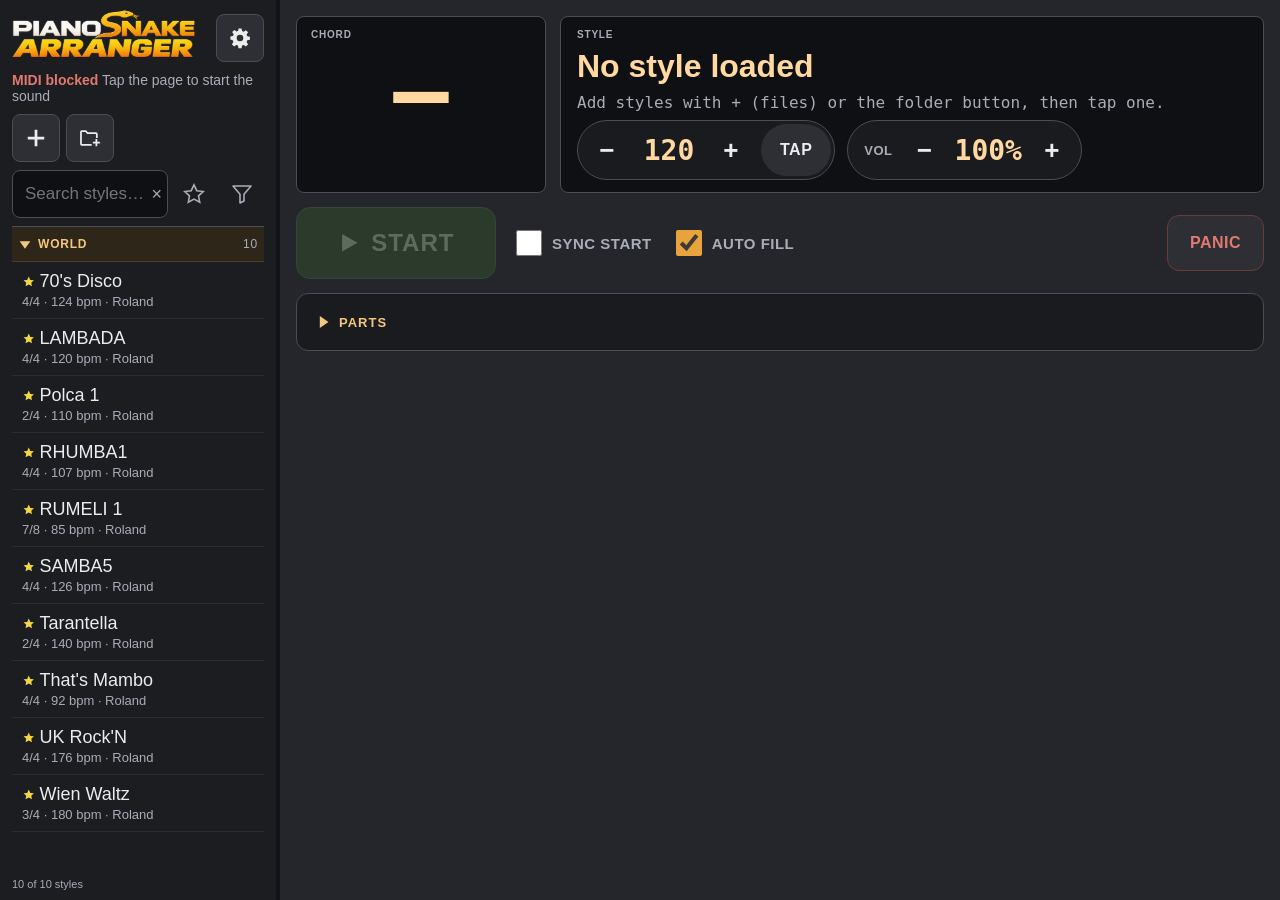
==== index.html @ 0e3eab34 "Style" ====
<!doctype html>
<html lang="en">
<head>
  <meta charset="utf-8">
  <title>Pianosnake Arranger</title>
  <meta name="viewport" content="width=device-width, initial-scale=1, maximum-scale=1, user-scalable=no">
  <link rel="icon" href="images/icon-192.png">
  <link rel="manifest" href="manifest.json">
  <meta name="theme-color" content="#24262b">
  <!-- The files the page fetches by script (the built-in bank and styles), named here so that an app saving the
       page for offline use (MIDIWeb) saves them too. The page fetches each one through its link (fetchDefault in
       ui/app.js, by data-file), so a saved copy that renames them (MIDIWeb turns ?v=1 into a name) still finds
       them. Keep in step with defaults/; bump a file's ?v= when it changes. No ' in file
       names: MIDIWeb's saved copy can't serve them. -->
  <!-- The built-in synth's scripts: sf-synth.js writes them into its frame from these links' addresses. -->
  <link rel="prefetch" href="synth/lib/libfluidsynth-2.4.6.js?v=1" data-file="synth/lib/libfluidsynth-2.4.6.js">
  <link rel="prefetch" href="synth/lib/js-synthesizer.min.js?v=1" data-file="synth/lib/js-synthesizer.min.js">
  <link rel="prefetch" href="synth/sf-load.js?v=4" data-file="synth/sf-load.js">
  <link rel="prefetch" href="defaults/FreeFont.sf2?v=1" data-file="FreeFont.sf2">
  <link rel="prefetch" href="defaults/library.json?v=2" data-file="library.json">
  <link rel="prefetch" href="defaults/styles/WORLD/70s%20Disco.STL?v=1" data-file="styles/WORLD/70s Disco.STL">
  <link rel="prefetch" href="defaults/styles/WORLD/Polca%201.STL?v=1" data-file="styles/WORLD/Polca 1.STL">
  <link rel="prefetch" href="defaults/styles/WORLD/Tarantella.STL?v=1" data-file="styles/WORLD/Tarantella.STL">
  <link rel="prefetch" href="defaults/styles/WORLD/Thats%20Mambo.STL?v=1" data-file="styles/WORLD/Thats Mambo.STL">
  <link rel="prefetch" href="defaults/styles/WORLD/RHUMBA1.STL?v=1" data-file="styles/WORLD/RHUMBA1.STL">
  <link rel="prefetch" href="defaults/styles/WORLD/SAMBA5.STL?v=1" data-file="styles/WORLD/SAMBA5.STL">
  <link rel="prefetch" href="defaults/styles/WORLD/RUMELI_1.STL?v=1" data-file="styles/WORLD/RUMELI_1.STL">
  <link rel="prefetch" href="defaults/styles/WORLD/UK%20RockN.STL?v=1" data-file="styles/WORLD/UK RockN.STL">
  <link rel="prefetch" href="defaults/styles/WORLD/Wien%20Waltz.STL?v=1" data-file="styles/WORLD/Wien Waltz.STL">
  <link rel="prefetch" href="defaults/styles/WORLD/LAMBADA.STL?v=1" data-file="styles/WORLD/LAMBADA.STL">
  <link rel="stylesheet" href="ui/style.css?v=124">
</head>
<body>
  <aside class="side">
    <div class="brand">
      <div class="logo"><img src="images/logo-small.png?v=3" alt="PianoSnake Arranger" draggable="false"></div>
      <button id="side-gear" class="btn side-gear" type="button" aria-label="MIDI settings" title="MIDI settings" aria-pressed="false">
        <svg viewBox="0 0 16 16" width="16" height="16" aria-hidden="true" fill="currentColor"><path d="M6.9 1h2.2l.4 1.9 1.2.5 1.6-1.1 1.6 1.6-1.1 1.6.5 1.2 1.9.4v2.2l-1.9.4-.5 1.2 1.1 1.6-1.6 1.6-1.6-1.1-1.2.5-.4 1.9H6.9l-.4-1.9-1.2-.5-1.6 1.1-1.6-1.6 1.1-1.6-.5-1.2L1 9.1V6.9l1.9-.4.5-1.2-1.1-1.6 1.6-1.6 1.6 1.1 1.2-.5zM8 5.6a2.4 2.4 0 1 0 0 4.8 2.4 2.4 0 0 0 0-4.8z"/></svg>
      </button>
    </div>
    <div class="status-line"><span id="conn-status" class="status off">Not connected</span> <span id="status-text"></span></div>

    <div class="side-pane" id="pane-styles">
      <div class="lib-tools">
        <!-- Labels for the file inputs, not buttons that click them from code: tapping the label opens the picker
             natively, which iPad web views handle better than a script opening a display:none input. -->
        <label id="lib-import" for="lib-files" class="btn icon" title="Add style files (.sty / .prs / .bcs / .sst / .stl / .sth)">
          <svg viewBox="0 0 16 16" width="16" height="16" aria-hidden="true" fill="currentColor"><path d="M7 2h2v5h5v2H9v5H7V9H2V7h5z"/></svg>
          <span class="sr-only">Add style files</span>
        </label>
        <label id="lib-folder" for="lib-dir" class="btn icon" title="Add every style in a folder" hidden>
          <svg viewBox="0 0 20 16" width="20" height="16" aria-hidden="true" fill="currentColor"><path d="M1 2.5A1.5 1.5 0 0 1 2.5 1h4l1.6 1.8h7.4A1.5 1.5 0 0 1 17 4.3V8h-1.6V4.4H7.4L5.8 2.6H2.6v10.8h8.9V15H2.5A1.5 1.5 0 0 1 1 13.5z"/><path d="M15 9h1.6v2.4H19V13h-2.4v2.4H15V13h-2.4v-1.6H15z"/></svg>
          <span class="sr-only">Add a folder of styles</span>
        </label>
        <!-- accept names the types, so iOS opens Files straight away instead of its Photo / Camera / Files menu (an
             app without camera and photo permissions can crash on that menu). octet-stream = any data file, so the
             style extensions iOS doesn't know aren't greyed out. -->
        <input id="lib-files" class="sr-only" type="file" multiple tabindex="-1" accept=".sty,.STY,.prs,.PRS,.bcs,.BCS,.sst,.SST,.stl,.STL,.sth,.STH,.zip,.ZIP,application/zip,application/octet-stream">
      </div>
      <div class="search">
        <span class="search-box">
          <input id="lib-search" type="text" placeholder="Search styles…" autocomplete="off" autocorrect="off" autocapitalize="off" spellcheck="false">
          <button id="lib-clear" class="clear" type="button" aria-label="Clear search">×</button>
        </span>
        <button id="lib-fav" class="star fav-only" type="button" aria-pressed="false" title="Show only the favorites">
          <svg viewBox="0 0 24 24" width="20" height="20" aria-hidden="true"><path d="M12 2.8l2.8 5.9 6.4.8-4.7 4.4 1.2 6.3L12 17.1l-5.7 3.1 1.2-6.3-4.7-4.4 6.4-.8z"/></svg>
        </button>
        <!-- The time-signature filter: a funnel; the select over it opens the system's own picker (iPad too). -->
        <label class="funnel" id="lib-funnel" title="Show only one time signature" aria-pressed="false">
          <svg viewBox="0 0 24 24" width="20" height="20" aria-hidden="true"><path d="M3 4h18l-7 8.2V19l-4 2v-8.8z"/></svg>
          <select id="lib-meter" aria-label="Time signature filter"><option value="">All time signatures</option></select>
        </label>
      </div>
      <div class="list" id="lib-list" tabindex="0"></div>
      <div class="lib-count" id="lib-count"></div>
    </div>

  </aside>

  <main class="main">
    <!-- Layout "1 · Big controls, PARTS on demand" (the iPad mock-ups, 2026-11-25). -->
    <section class="top-row">
      <div class="chord-panel">
        <div class="chord-label">CHORD</div>
        <div class="chord" id="chord">–</div>
        <div class="counter" id="counter"></div>
      </div>
      <div class="style-panel">
        <button id="style-delete" class="btn style-delete" type="button" aria-label="Delete this style from the library" hidden></button>
        <div class="chord-label">STYLE</div>
        <div class="style-title">
          <button id="style-fav" class="star" type="button" aria-pressed="false" title="Favorite: the ★ above the style list shows only favorites" hidden>
            <svg viewBox="0 0 24 24" width="26" height="26" aria-hidden="true"><path d="M12 2.8l2.8 5.9 6.4.8-4.7 4.4 1.2 6.3L12 17.1l-5.7 3.1 1.2-6.3-4.7-4.4 6.4-.8z"/></svg>
          </button>
          <span class="style-name" id="style-name">No style loaded</span>
        </div>
        <div class="style-sum" id="style-sum">Add styles with + (files) or the folder button, then tap one.</div>
        <div class="style-pills">
          <div class="tempo pill">
            <button id="tempo-down" class="btn" type="button" aria-label="Slower">−</button>
            <span id="tempo" class="tempo-val" title="Tempo (quarter notes per minute). Tap: the style's own tempo.">120</span>
            <button id="tempo-up" class="btn" type="button" aria-label="Faster">+</button>
            <button id="tap" class="btn tap" type="button" title="Tap the beat (quarter notes) to set the tempo">TAP</button>
          </div>
          <div class="tempo pill" title="The style's overall volume (scales every part's volume). Saved for this style.">
            <span class="vol-label">VOL</span>
            <button id="vol-down" class="btn" type="button" aria-label="Quieter">−</button>
            <span id="vol" class="tempo-val" title="Tap: back to 100%">100%</span>
            <button id="vol-up" class="btn" type="button" aria-label="Louder">+</button>
          </div>
        </div>
      </div>
    </section>
    <section class="sections-panel" id="style-sections"></section>
    <section class="transport">
      <button id="start" class="btn big" type="button" title="Starts with the selected intro; stops with the selected ending (tap again during the ending: stop at once). Tap a selected INTRO or ENDING again for none. Space bar: the same.">START</button>
      <label class="check" title="Start with the first chord you play"><input id="sync" type="checkbox"> SYNC START</label>
      <label class="check" title="Play a fill when changing main"><input id="autofill" type="checkbox" checked> AUTO FILL</label>
      <button id="panic" class="btn panic" type="button" title="Stop every note on all 16 channels (all sound off, all notes off, sustain off)">PANIC</button>
    </section>
    <section class="parts">
      <button id="parts-toggle" class="parts-bar" type="button" aria-expanded="false" aria-controls="style-parts">
        <span class="parts-bar-title"><svg class="tri" viewBox="0 0 10 10" aria-hidden="true"><path d="M3 1.2 8.4 5 3 8.8z"/></svg>PARTS</span><span class="parts-bar-sum" id="parts-sum"></span>
      </button>
      <div id="style-parts" hidden></div>
    </section>
    <section class="info-row">
      <div class="msgs" id="msgs"></div>
    </section>
  </main>

  <!-- Settings: a window over the whole page (✕, Escape or a tap outside closes it). -->
  <div class="modal" id="settings-modal" hidden>
    <div class="modal-panel" id="pane-settings" role="dialog" aria-modal="true" aria-labelledby="settings-title">
      <div class="settings-head"><span id="settings-title">SETTINGS</span>
        <span class="settings-head-btns">
          <button id="settings-close" class="btn ed-nav" type="button" aria-label="Close the settings"><svg viewBox="0 0 24 24" aria-hidden="true"><path d="M5 5l14 14M19 5 5 19"/></svg></button>
        </span>
      </div>
      <div class="settings-grid">
        <section class="set-group">
          <div class="group-title">KEYBOARD</div>
          <label class="field" title="The MIDI input your keyboard is on.">PORT
            <select id="kb-port"></select>
            <button id="midi-refresh" class="btn port-refresh" type="button" aria-label="Refresh the MIDI ports" title="Get a fresh list of MIDI ports">
              <svg viewBox="0 0 24 24" width="14" height="14" aria-hidden="true" fill="none" stroke="currentColor" stroke-width="2.2" stroke-linecap="round" stroke-linejoin="round"><path d="M20 11a8 8 0 1 0-2.3 5.7"/><path d="M20 4v7h-7"/></svg>
            </button>
          </label>
          <label class="field" title="The channel your keyboard sends on. Any = all channels.">CHANNEL
            <select id="kb-channel"></select>
          </label>
          <div class="field" title="Keys below the split play chords; the split key and above are the right hand.">SPLIT
            <select id="kb-split"></select>
            <button id="kb-learn" class="btn" type="button" aria-pressed="false">LEARN</button>
          </div>
          <label class="check" title="Keep the chord when you let go of the keys, as on arranger keyboards.">
            <input id="chord-memory" type="checkbox" checked> CHORD LATCH
          </label>
          <label class="check" title="While the style is stopped, playing a chord below the split starts it (like SYNC START, but always on).">
            <input id="chord-start" type="checkbox"> CHORD STARTS STYLE
          </label>
        </section>
        <section class="set-group">
          <div class="group-title">OUTPUT</div>
          <label class="field" title="MIDI PORT: send the style to a synth or the host's MIDI input. SOUNDFONT: play it here, through a .sf2 bank on this device.">SOUND
            <select id="out-mode">
              <option value="midi">MIDI PORT</option>
              <option value="synth">SOUNDFONT</option>
            </select>
          </label>
          <label class="field" id="out-port-field" title="Where the style plays: a synth, or the host's MIDI input. Each part has its own channel (see PARTS under the keyboard).">PORT
            <select id="out-port"></select>
          </label>
          <div class="field" id="sf-field" title="A General MIDI bank: .sf2 (not .sf3 or .dls; convert those with Polyphone). It's kept on this device and loads again next time." hidden>BANK
            <!-- A label for the input, as for the style files: iPad web views open the picker more reliably that way.
                 accept names the types, or iOS shows its Photo / Camera menu, which can crash the app. -->
            <label for="sf-file" class="btn">CHOOSE…</label>
            <input id="sf-file" class="sr-only" type="file" tabindex="-1" accept=".sf2,.SF2,application/octet-stream">
            <span class="sf-name" id="sf-name"></span>
          </div>
          <div class="note" id="sf-status" hidden></div>
          <div class="note" id="sf-mem-note" hidden>The page's memory goes up by about the size of the .sf2 file. Smaller files perform better, especially on older devices.</div>
          <label class="field" title="Send MIDI clock (start, 24 clocks a quarter note, stop) so a looper or DAW follows the arranger's tempo. Can be the same port as the output.">CLOCK PORT
            <select id="clock-port"></select>
          </label>
          <label class="field" title="Send the keys from the split up to this channel, so they play a sound too.">PLAY ABOVE SPLIT POINT
            <select id="rh-channel"></select>
          </label>
          <div class="note" id="rh-note" hidden>The keys above the split point wait in the same queue as the style's
            notes, so they may play with a delay.<span id="rh-synth-note"> With SOUNDFONT output the delay depends on the
            complexity of the current style. For the lowest latency, use MIDI PORT output to a hardware or app
            synth.</span></div>
          <label class="check" title="Keep the style playing when you switch to another app or the screen turns off. Off: the style stops then.">
            <input id="play-bg" type="checkbox"> PLAY IN BACKGROUND
          </label>
          <div class="note" id="play-bg-note" hidden>Only works in a browser app that keeps playing sound in the background (MIDIWeb 2.5.0
            does). Elsewhere, the style may drag, stutter or go silent, and what it missed can come out in a burst when
            you come back.</div>
        </section>
        <section class="set-group">
          <div class="group-title">STORAGE</div>
          <div class="note" id="storage-status">Checking…</div>
          <div class="field" title="Save the style library (files, favorites, tempos) as one zip file, to keep a copy or move it to another device.">BACKUP
            <button id="lib-backup" class="btn" type="button" title="Save every style as a zip">ALL</button>
            <button id="lib-backup-fav" class="btn" type="button" title="Save only the favorite (starred) styles as a zip">FAVORITES</button>
          </div>
          <div class="field">LIBRARY
            <!-- A label for the input, as + is: iPad web views often ignore a script opening a hidden file input. -->
            <label id="lib-restore" for="lib-zip" class="btn" title="Add the styles from a backup zip, or from any zip of .sty / .stl / .sth files">RESTORE</label>
            <input id="lib-zip" class="sr-only" type="file" tabindex="-1" accept=".zip,.ZIP,application/zip,application/octet-stream">
        <button id="lib-clear-all" class="btn danger" type="button" title="Remove every style from the library on this device. Save a backup first if you want to keep a copy.">CLEAR ALL</button>
          </div>
        </section>
        <section class="set-group">
          <div class="group-title">LAYOUT</div>
          <label class="check" title="Group the style list by folder, each under a header that opens and closes it. Off: one list of every style, A to Z.">
            <input id="show-folders" type="checkbox" checked> SHOW FOLDERS
          </label>
        </section>
        <section class="set-group wide">
          <div class="group-title">CONTROLS</div>
          <div class="note">Play the buttons from a foot switch, pads or a controller: tap LEARN, then press the switch (a CC, note or program change).</div>
          <div id="controls-list"></div>
        </section>
      </div>
    </div>
  </div>

  <script src="play/chord-names.js?v=3"></script>
  <script src="play/chord-detector.js?v=49"></script>
  <script src="play/keyboard-input.js?v=3"></script>
  <script src="play/midi-ports.js?v=75"></script>
  <script src="library/smf.js?v=3"></script>
  <script src="library/style.js?v=46"></script>
  <script src="library/sty-reader.js?v=24"></script>
  <script src="library/stl-reader.js?v=62"></script>
  <script src="library/style-files.js?v=21"></script>
  <script src="library/style-library.js?v=46"></script>
  <script src="library/zip.js?v=9"></script>
  <script src="library/library-backup.js?v=49"></script>
  <script src="play/meter.js?v=4"></script>
  <script src="play/transposer.js?v=3"></script>
  <script src="play/section-flow.js?v=101"></script>
  <script src="play/gm-names.js?v=57"></script>
  <script src="play/channel-map.js?v=66"></script>
  <script src="play/player.js?v=106"></script>
  <script src="synth/sf-synth.js?v=25"></script>
  <script src="play/controls.js?v=76"></script>
  <script src="play/outbox.js?v=4"></script>
  <script src="ui/app.js?v=170"></script>
</body>
</html>
---- ui/style.css ----
/* Layout and controls follow the gokeys / rk100s / jt4000m pages.
   iPad (AUv3 WebKit, iOS 15) is older than desktop WebKit: no container units/queries, no `inset`; use % and @media.
   System fonts only: pages inside the plugin have no internet. */
:root {
  --bg: #24262b;
  --side: #1c1d21;
  --side-dark: #121316;
  --panel: #2d2f35;
  --border: #4a4d56;
  --accent: #e8a33d;
  --accent-soft: #f5c77e;
  --on-accent: #2a1a03;
  --text: #ececef;
  --text-dim: #a9adb8;
  --lcd: #0f1013;
  --lcd-text: #ffd9a0;
  --title-font: "Arial Black", "Helvetica Neue", Helvetica, sans-serif;
  --lcd-font: "Menlo", "Consolas", monospace;
  --ui-font: -apple-system, "Helvetica Neue", Helvetica, Arial, sans-serif;
}
* { box-sizing: border-box; }
* { -webkit-user-drag: none; }
[hidden] { display: none !important; }
html, body { height: 100%; }
@media (min-width: 641px) {
  html, body { overflow: hidden; }
  body { position: fixed; top: 0; left: 0; right: 0; bottom: 0; }
}
html { touch-action: pan-x pan-y; }
body {
  -webkit-user-select: none; user-select: none; -webkit-touch-callout: none; -webkit-tap-highlight-color: transparent;
  margin: 0; display: flex; font-family: var(--ui-font); font-size: 13px; background: var(--bg); color: var(--text);
}

/* ---------- left column ---------- */
.side {
  width: 260px; flex: none; height: 100%; display: flex; flex-direction: column; gap: 8px;
  background: var(--side); padding: 10px 8px 6px; border-right: 4px solid var(--side-dark);
}
.brand { display: flex; align-items: flex-start; gap: 12px; }
.logo { display: flex; align-items: center; min-width: 0; }
.logo img { display: block; height: 44px; width: auto; max-width: 100%; object-fit: contain; object-position: left center;
  transform: translateY(-8%); }   /* images/logo-small.png: the logo trimmed, 600 x 157. Raised a little: the snake head on top made the words sit low of the gear's center */
.brand .side-gear { margin-left: auto; padding: 5px 7px; }   /* top right (.brand: beats the .btn margin below) */

.status-line { font-size: 11px; color: var(--text-dim); min-height: 14px; }
.status { font-weight: 700; }
.status.on { color: #7fd17f; }
.status.off { color: #e0796f; }
.side-pane { display: flex; flex-direction: column; gap: 8px; min-height: 0; flex: 1; overflow-y: auto; }
.pane-title, .group-title { font: 700 10px var(--ui-font); color: var(--text-dim); letter-spacing: .8px; }
.group-title { margin-top: 8px; border-top: 1px solid var(--border); padding-top: 8px; }
.empty, .note { color: var(--text-dim); font-size: 12px; line-height: 1.4; }
.settings-head { display: flex; align-items: center; justify-content: space-between; font: 700 11px var(--ui-font); letter-spacing: .8px; }

.field { display: flex; align-items: center; gap: 6px; font: 700 10px var(--ui-font); color: var(--text-dim); letter-spacing: .5px; }
.field select {
  -webkit-appearance: none; appearance: none; border-radius: 0; margin: 0 0 0 auto; cursor: pointer; min-width: 0; max-width: 150px;
  background: var(--lcd); color: var(--lcd-text); -webkit-text-fill-color: var(--lcd-text); border: 1px solid var(--border);
  font: 14px/20px var(--lcd-font); padding: 1px 6px; text-align: center;
}
#kb-port { flex: 1; max-width: none; text-align: left; }
.field .btn { margin-left: 0; }
.field select + .btn { margin-left: 0; }
.field > .btn:only-of-type { margin-left: auto; }
#lib-backup { margin-left: auto; }
#lib-restore { margin-left: auto; }
.btn.danger { color: #e0796f; border-color: #6b3b37; }
.btn.icon { padding: 4px 9px; line-height: 0; }
.btn.danger.confirm { background: #6b3b37; color: #fff; }
.ctl-row { border-bottom: 1px solid #2a2c31; padding: 4px 0; display: flex; flex-direction: column; gap: 3px; }
.ctl-line { display: flex; align-items: center; gap: 4px; }
.ctl-name { width: 118px; font-size: 12px; color: var(--text); }
.ctl-what { flex: 1; min-width: 0; font: 11px var(--lcd-font); color: var(--text-dim); white-space: nowrap; overflow: hidden; text-overflow: ellipsis; }
.ctl-row.set .ctl-what { color: var(--lcd-text); }
.ctl-row .btn { min-height: 22px; padding: 1px 6px; font-size: 10px; }
.ctl-row select {
  -webkit-appearance: none; appearance: none; border-radius: 0; margin: 0; cursor: pointer; flex: 1; min-width: 0;
  background: var(--lcd); color: var(--lcd-text); -webkit-text-fill-color: var(--lcd-text); border: 1px solid var(--border);
  font: 11px/18px var(--lcd-font); padding: 0 4px;
}
.ctl-row [data-learn][aria-pressed="true"] { animation: blink .5s steps(1) infinite; }

.btn {
  -webkit-appearance: none; appearance: none; border-radius: 3px; cursor: pointer; margin: 0;
  background: var(--panel); color: var(--text); border: 1px solid var(--border);
  font: 700 11px var(--ui-font); letter-spacing: .5px; padding: 5px 9px; min-height: 28px;
}
.btn:active { background: var(--border); }
.btn[aria-pressed="true"], .btn.on { background: var(--accent); color: var(--on-accent); border-color: var(--accent); }
.ed-nav { min-height: 24px; padding: 2px 7px; }

/* ---------- style library ---------- */
.lib-tools { display: flex; gap: 6px; align-items: center; }
.funnel { position: relative; display: flex; align-items: center; gap: 2px; padding: 2px; color: var(--text-dim); cursor: pointer; line-height: 0; }
.funnel svg path { fill: none; stroke: currentColor; stroke-width: 1.6; stroke-linejoin: round; }
.funnel[aria-pressed="true"] { color: #f5d742; }                    /* yellow: a time signature is picked */
.funnel[aria-pressed="true"] svg path { fill: currentColor; }
.funnel select { position: absolute; top: 0; left: 0; width: 100%; height: 100%; opacity: 0; cursor: pointer; -webkit-appearance: none; appearance: none; }
.search { display: flex; align-items: center; gap: 4px; position: relative; }
.search input {
  flex: 1; min-width: 0; background: var(--lcd); color: var(--text); border: 1px solid var(--border); border-radius: 0;
  font: 14px var(--ui-font); padding: 6px 24px 6px 8px; -webkit-appearance: none; appearance: none;
}
.search-box { position: relative; flex: 1; min-width: 0; display: flex; align-items: center; }
.search .clear { position: absolute; right: 2px; background: none; border: 0; color: var(--text-dim); font-size: 18px; cursor: pointer; padding: 0 4px; }
.star { background: none; border: 0; cursor: pointer; padding: 2px; color: var(--text-dim); line-height: 0; }
.star svg path { fill: none; stroke: currentColor; stroke-width: 1.6; }
.star[aria-pressed="true"] { color: var(--accent); }
.star[aria-pressed="true"] svg path { fill: currentColor; }
.list { flex: 1; min-height: 0; overflow-y: auto; -webkit-overflow-scrolling: touch; border-top: 1px solid var(--border); }
.folder {
  position: -webkit-sticky; position: sticky; top: 0; z-index: 1; display: flex; align-items: center; gap: 6px; cursor: pointer;
  background: #2e2619; color: var(--accent-soft); font: 700 10px/22px var(--ui-font); letter-spacing: .8px;
  text-transform: uppercase; padding: 0 6px; border-bottom: 1px solid #4a3b22;
}
/* The open / closed triangle (folder headers, PARTS): drawn, so it has a real size on iOS; turned down when open. */
.tri { width: 14px; height: 14px; flex: none; fill: currentColor; transition: transform .15s; }
[aria-expanded="true"] .tri { transform: rotate(90deg); }
.folder-name { flex: 1; min-width: 0; white-space: nowrap; overflow: hidden; text-overflow: ellipsis; }
.folder-count { color: var(--text-dim); font-weight: 400; }
.row { display: flex; align-items: center; gap: 6px; padding: 6px 2px; border-bottom: 1px solid #2a2c31; cursor: pointer; }
.row.on { background: #4a3a22; box-shadow: inset 3px 0 0 var(--accent); }
.row.on .row-name { color: var(--accent-soft); }
.row .row-main { flex: 1; min-width: 0; }
.row .row-name { font-size: 13px; white-space: nowrap; overflow: hidden; text-overflow: ellipsis; }
.row .row-star { width: .75em; height: .75em; fill: #f5d742; margin-right: 4px; vertical-align: -1px; }   /* a favourite: yellow, as the funnel */
.row .row-sub { font-size: 11px; color: var(--text-dim); white-space: nowrap; overflow: hidden; text-overflow: ellipsis; }

.lib-count { font-size: 11px; color: var(--text-dim); }

/* ---------- main ---------- */
.main { flex: 1; min-width: 0; display: flex; flex-direction: column; gap: 12px; padding: 12px; overflow-y: auto; }
.top-row { display: flex; gap: 12px; align-items: flex-start; }
.chord-panel, .style-panel { background: var(--lcd); border: 1px solid var(--border); border-radius: 4px; padding: 10px 16px 14px; }
.chord-panel { flex: none; width: 33.333%; display: flex; flex-direction: column; align-items: center; }
.style-panel { flex: 1; min-width: 0; display: flex; flex-direction: column; gap: 6px; position: relative; }
.style-delete { position: absolute; top: 6px; right: 6px; min-height: 26px; padding: 3px 7px; color: var(--text-dim); line-height: 0; }
.style-delete.confirm { color: #e0796f; border-color: #6b3b37; line-height: normal; font-size: 10px; width: auto; padding: 0 8px; white-space: nowrap; }   /* DELETE? fits: the button grows to the left */
.style-title { display: flex; align-items: center; gap: 6px; padding-right: 64px; min-width: 0; }
.style-name { min-width: 0; font: 700 22px var(--ui-font); color: var(--lcd-text); white-space: nowrap; overflow: hidden; text-overflow: ellipsis; }
.style-sum { font: 12px var(--lcd-font); color: var(--text-dim); }
.sections { display: flex; flex-wrap: wrap; gap: 10px; margin-top: 6px; }
.sec-group { display: flex; flex-direction: column; gap: 4px; }
.sec-group .sec-title { font: 700 9px var(--ui-font); color: var(--text-dim); letter-spacing: .8px; }
.sec-group .sec-btns { display: flex; gap: 3px; }
.sec { min-width: 34px; }
.sec:disabled { opacity: .3; cursor: default; }
.sec.sel { border-color: var(--accent); color: var(--accent-soft); }             /* the main START leads to */
.sec.next { border-color: var(--accent); }                                       /* where a one-shot goes next */
.sec.pending { animation: blink .5s steps(1) infinite; }                         /* switches at the next bar line */
@keyframes blink { 50% { background: var(--accent); color: var(--on-accent); } }
.transport { display: flex; flex-wrap: wrap; align-items: center; gap: 8px; margin-top: 8px; }
.btn.big { min-width: 76px; min-height: 34px; font-size: 13px; }
#start.on { background: #7fd17f; border-color: #7fd17f; color: #0d230d; }
.tempo { display: flex; align-items: center; gap: 4px; }
/* Pillboxes: related buttons in one rounded box (tempo + TAP, volume, the INTRO / MAIN / ENDING letters). */
.pill { display: inline-flex; align-items: center; gap: 2px; padding: 2px; border: 1px solid var(--border); border-radius: 999px; background: #1a1b1f; }
.pill .btn { border-radius: 999px; border-color: transparent; background: transparent; min-height: 26px; }
.pill .btn:active { background: var(--border); }
.pill .btn[aria-pressed="true"], .pill .btn.on { background: var(--accent); color: var(--on-accent); border-color: var(--accent); }
.pill .sec:disabled { opacity: .25; }
.pill .sec.sel, .pill .sec.next { border-color: var(--accent); }
.pill .vol-label { padding-left: 8px; }
.vol-label { font: 700 10px var(--ui-font); color: var(--text-dim); letter-spacing: .5px; margin-right: 2px; }
.tempo-val { font: 700 16px var(--lcd-font); color: var(--lcd-text); min-width: 40px; text-align: center; cursor: pointer; }
.counter { font: 16px var(--lcd-font); color: var(--lcd-text); letter-spacing: 1px; white-space: nowrap; display: flex; align-items: center;
  max-width: 100%; overflow: hidden; }   /* never past the CHORD box: app.js shrinks the type to fit (fitCounter) */
.counter .bar { color: var(--text-dim); margin-right: 6px; }
/* The beat dots are drawn, not "●": iOS puts that character's fallback glyph low, under the bar number and the chord. */
.counter .p { display: inline-block; width: .6em; height: .6em; margin: 0 .2em; border-radius: 50%; background: currentColor; flex: none; color: #555; }
.counter .p.g { color: #888; }
.counter .p.on { color: var(--accent); }
.counter .sep { color: #444; margin: 0 1px; }
.btn.panic { margin-left: auto; color: #e0796f; border-color: #6b3b37; }
.info-row { display: flex; gap: 12px; align-items: flex-start; }
.parts { font-size: 12px; color: var(--text-dim); margin-top: 10px; border-top: 1px solid #2a2c31; padding-top: 8px; }
.part-row { display: grid; grid-template-columns: 76px 56px 78px 44px 74px minmax(0, 1fr); align-items: center; column-gap: 8px; padding: 2px 0; }
.part-row .part-name { color: var(--text); }
.part-row.part-head { font: 700 9px var(--ui-font); color: var(--text-dim); letter-spacing: .6px; border-bottom: 1px solid #2a2c31; padding-bottom: 3px; margin-bottom: 2px; }
/* PRG CHANGE (3rd column) and MUTE (4th): checkbox and heading centred in their column. */
.part-row .check { justify-self: center; }
.part-row.part-head > span:nth-child(3), .part-row.part-head > span:nth-child(4) { text-align: center; }
.part-row .part-voice { flex: 1; min-width: 0; font: 11px var(--lcd-font); white-space: nowrap; overflow: hidden; text-overflow: ellipsis; }
.part-row select {
  -webkit-appearance: none; appearance: none; border-radius: 0; margin: 0; cursor: pointer; width: 48px; text-align: center;
  background: var(--lcd); color: var(--lcd-text); -webkit-text-fill-color: var(--lcd-text); border: 1px solid var(--border);
  font: 13px/20px var(--lcd-font); padding: 1px 4px;
}
.part-row select[data-vel] { width: 58px; }
.part-row select[data-ch] { width: 48px; }
.part-row .btn { min-height: 24px; padding: 2px 6px; font-size: 10px; }
.part-row.active .part-name { color: var(--accent-soft); }
.msgs { flex: 1; font-size: 12px; color: var(--text-dim); line-height: 1.5; max-height: 200px; overflow-y: auto; }
.msgs .warn { color: #e0b46f; }
.chord-label { align-self: flex-start; font: 700 10px var(--ui-font); color: var(--text-dim); letter-spacing: .8px; }
.chord { font: 700 80px/1.1 var(--lcd-font); color: var(--lcd-text); min-height: 90px; white-space: nowrap; }

@media (max-width: 640px) {
  body { flex-direction: column; }
  .side { width: auto; height: auto; border-right: 0; border-bottom: 4px solid var(--side-dark); }
  .chord { font-size: 64px; min-height: 72px; }
  .top-row, .info-row { flex-direction: column; }
  .chord-panel { width: auto; }
  .list { max-height: 40vh; }
}

/* ---------- settings window ---------- */
.modal {
  position: fixed; top: 0; left: 0; right: 0; bottom: 0; z-index: 50; background: rgba(0, 0, 0, .55);
  display: flex; align-items: flex-start; justify-content: center; padding: 24px 16px; overflow-y: auto;
  -webkit-overflow-scrolling: touch;
}
.modal-panel {
  width: 100%; max-width: 980px; background: var(--side); border: 1px solid var(--border); border-radius: 6px;
  padding: 12px 16px 16px; box-shadow: 0 12px 40px rgba(0, 0, 0, .5);
}
.modal-panel .settings-head { font-size: 13px; margin-bottom: 10px; }
.settings-grid { display: grid; grid-template-columns: repeat(auto-fit, minmax(290px, 1fr)); gap: 12px; align-items: start; }
.set-group { background: var(--panel-2, #24262b); border: 1px solid #34363c; border-radius: 4px; padding: 8px 10px 10px; display: flex; flex-direction: column; gap: 8px; }
.set-group .group-title { margin: 0 0 2px; border-top: 0; padding-top: 0; color: var(--accent-soft); }
.set-group.wide { grid-column: 1 / -1; }
/* The controls list in columns when there's room, top to bottom, then the next column. */
.set-group.wide #controls-list { columns: 280px 3; column-gap: 16px; }
.set-group.wide #controls-list .ctl-row { -webkit-column-break-inside: avoid; break-inside: avoid; }
@media (max-width: 640px) {
  .modal { padding: 0; }
  .modal-panel { border: 0; border-radius: 0; min-height: 100%; box-shadow: none; }   /* full screen: no outline */
}

/* Checkboxes for on / off settings. */
.check { display: flex; align-items: center; gap: 8px; font: 700 10px var(--ui-font); color: var(--text-dim); letter-spacing: .5px; cursor: pointer; }
.check input { width: 16px; height: 16px; margin: 0; accent-color: var(--accent); cursor: pointer; }
.check.small { gap: 4px; font-size: 9px; }
.check.small input { width: 13px; height: 13px; }
.transport .check { font-size: 11px; padding: 0 4px; }
.part-row .check { flex: none; }

.parts-sound-head { display: flex; align-items: center; justify-content: space-between; gap: 8px; }
/* DEFAULTS, under the last part: greyed out when the style has no PARTS setup of its own. */
.parts-foot { display: flex; justify-content: flex-end; border-top: 1px solid #2a2c31; margin-top: 4px; padding-top: 6px; }
.parts-foot .btn { min-height: 28px; padding: 0 12px; font-size: 11px; }
.parts-foot .btn:disabled { opacity: .35; cursor: default; }

/* A switch assigned to more than one action. */
.ctl-row.clash .ctl-name, .ctl-row.clash .ctl-what { color: #e0796f; }
.ctl-row.clash { background: rgba(224, 121, 111, .08); }


/* ==========================================================================================================
   Layout "1 · Big controls, PARTS on demand" (chosen 2026-11-25 from the iPad mock-ups). Overrides the sizes
   above: touch targets 44 px and up, bigger type, the bar counter under the keyboard in the CHORD box.
   ========================================================================================================== */
.side { width: 280px; gap: 10px; padding: 14px 12px 10px; }
.logo img { height: 48px; }
.brand { align-items: center; }
.brand .side-gear { width: 48px; height: 48px; padding: 0; display: flex; align-items: center; justify-content: center; border-radius: 8px; }
.brand .side-gear svg { width: 22px; height: 22px; }
.status-line { font-size: 14px; }
.lib-tools .btn.icon { width: 48px; height: 48px; padding: 0; display: flex; align-items: center; justify-content: center; border-radius: 8px; }
.lib-tools .btn.icon svg { width: 22px; height: 22px; }
.search-box input { height: 48px; font-size: 17px; border-radius: 8px; padding-left: 12px; }
.search .star, .funnel { width: 44px; height: 44px; display: flex; align-items: center; justify-content: center; }
.search .star svg, .funnel svg { width: 24px; height: 24px; }
.folder { font-size: 12px; line-height: 34px; }
.row { padding: 9px 10px; }
.row .row-name { font-size: 18px; }
.row .row-sub { font-size: 13px; margin-top: 2px; }

.main { gap: 14px; padding: 16px; }
.top-row { align-items: stretch; gap: 14px; }
.chord-panel { width: 250px; flex: none; border-radius: 8px; padding: 12px 14px; gap: 6px; }
.chord { font-size: 92px; line-height: 1; min-height: 92px; width: 100%; text-align: center; white-space: nowrap; overflow: hidden; }
.chord-panel .counter { margin-top: 4px; font-size: 20px; min-height: 26px; justify-content: center; }
.style-panel { border-radius: 8px; padding: 12px 16px; gap: 8px; }
.style-title { gap: 10px; }
.style-name { font-size: 32px; }
.style-sum { font-size: 16px; }
.style-delete { width: 44px; height: 44px; top: 10px; right: 10px; }
.style-pills { display: flex; flex-wrap: wrap; gap: 12px; margin-top: auto; }
.tempo.pill { padding: 3px; gap: 4px; border-radius: 30px; }
.tempo.pill .btn { width: 52px; height: 52px; min-height: 52px; padding: 0; border-radius: 26px; font-size: 26px; }
.tempo.pill .btn.tap { width: auto; padding: 0 18px; font-size: 16px; background: #2d2f35; }
.tempo.pill .tempo-val { font-size: 28px; min-width: 64px; }
.tempo.pill .vol-label { font-size: 13px; padding-left: 13px; }

.sections-panel { background: var(--lcd); border: 1px solid var(--border); border-radius: 8px; padding: 14px 16px; display: flex; flex-direction: column; gap: 14px; }
.sections-panel:empty { display: none; }
.sec-row { display: flex; align-items: flex-end; gap: 18px; }
.sec-spacer { flex: 1; }
.sec-group { display: flex; flex-direction: column; gap: 6px; }
.sec-group .sec-title { font: 700 12px var(--ui-font); letter-spacing: 1px; color: var(--text-dim); }
.sec-group .sec-btns { display: flex; gap: 6px; }
.sections-panel .sec { width: 72px; height: 72px; min-height: 72px; border-radius: 12px; font-size: 24px; padding: 0; }
.sections-panel .sec.wide { width: 110px; font-size: 18px; }
.sec-mains { display: grid; grid-template-columns: repeat(4, minmax(0, 1fr)); gap: 8px; }
.sections-panel .sec-mains .sec { width: auto; height: 84px; border-radius: 14px; font-size: 30px; }
.sections-panel .sec:disabled { opacity: 1; background: #1f2024; border-color: #34363c; color: #5d616b; }

.transport { display: flex; align-items: center; gap: 16px; margin-top: 0; }
.transport .btn.big { width: 200px; height: 72px; min-height: 72px; border-radius: 14px; font-size: 24px; font-weight: 800; letter-spacing: 1px; }
.transport .check { font-size: 15px; height: 56px; gap: 10px; }
.transport .check input { width: 26px; height: 26px; }
.transport .btn.panic { margin-left: auto; height: 56px; padding: 0 22px; border-radius: 12px; font-size: 16px; }

/* PARTS: one box, the bar on top and the table opening inside it, under a line. */
.parts { margin-top: 0; padding-top: 0; display: flex; flex-direction: column; gap: 0; border: 1px solid var(--border); border-radius: 12px;
  background: #1a1b1f; overflow: hidden; flex: none; }   /* flex: none: in the main column, overflow: hidden let it shrink */
.parts-bar { flex: none; display: flex; align-items: center; gap: 14px; height: 56px; padding: 0 18px; margin: 0; width: 100%; border: 0; border-radius: 0;
  background: none; color: var(--text-dim); font: 16px var(--ui-font); cursor: pointer; text-align: left; }
.parts-bar-title { display: inline-flex; align-items: center; gap: 8px; font: 700 13px var(--ui-font); letter-spacing: 1px; color: var(--accent-soft); }
.parts-bar .tri { width: 16px; height: 16px; }
#style-parts { background: none; border: 0; border-top: 1px solid var(--border); border-radius: 0; padding: 10px 18px; }
.part-row { font-size: 15px; padding: 4px 0; }
.part-row select { height: 36px; font-size: 16px; }
.part-row .check input { width: 22px; height: 22px; }

@media (max-width: 640px) {
  .side { width: auto; }
  .chord-panel { width: auto; }
  .sec-row { flex-wrap: wrap; }
}

.settings-head-btns { display: flex; gap: 8px; }
.settings-head-btns .btn { width: 44px; height: 44px; padding: 0; display: flex; align-items: center; justify-content: center; }
#midi-refresh.spin svg { animation: spin .4s linear; }
@keyframes spin { to { transform: rotate(360deg); } }

/* Hidden from sight but not display:none (file inputs opened through their label). */
.sr-only { position: absolute; width: 1px; height: 1px; padding: 0; margin: -1px; overflow: hidden; clip: rect(0 0 0 0); white-space: nowrap; border: 0; opacity: 0; }
label.btn.icon { cursor: pointer; }

/* Narrow screens (an iPad in portrait: about 490 px right of the list): CHORD and STYLE stack full width, so the
   tempo and VOL pills fit; INTRO / ENDING buttons are 64 px so both groups share a line, FILL and BREAK wrap below;
   the transport row wraps instead of running off the edge. */
@media (max-width: 1000px) {
  .top-row { flex-direction: column; }
  .chord-panel { width: auto; }
  .style-panel { min-width: 0; }
  .style-name { font-size: 28px; }
  .style-pills > .pill { max-width: 100%; }
  .sec-row { flex-wrap: wrap; gap: 12px; }
  .sec-spacer { display: none; }
  .sections-panel .sec { width: 64px; height: 64px; min-height: 64px; font-size: 22px; }
  .sections-panel .sec.wide { width: auto; flex: 1 1 120px; }
  .sections-panel .sec-mains .sec { height: 76px; }
  .transport { flex-wrap: wrap; row-gap: 8px; }
  .transport .btn.big { width: 170px; }
}
.parts-bar-title { white-space: nowrap; flex: none; }
/* ✕ closes the settings: the same size as the gear that opens them (48 px, 36 px narrow), drawn, not a character. */
.settings-head-btns #settings-close { width: 48px; height: 48px; border-radius: 8px; }
#settings-close svg { width: 22px; height: 22px; fill: none; stroke: currentColor; stroke-width: 2.4; stroke-linecap: round; }
@media (max-width: 640px) {
  .settings-head-btns #settings-close { width: 36px; height: 36px; }
  #settings-close svg { width: 18px; height: 18px; }
}
.settings-title-wrap { display: flex; align-items: center; gap: 12px; }
.settings-title-wrap #midi-refresh { width: 44px; height: 44px; padding: 0; display: flex; align-items: center; justify-content: center; }
#start { background: #7fd17f; border-color: #7fd17f; color: #0d230d; }
#start:disabled { background: #2b3a2b; border-color: #34463a; color: #5d6b5d; }
/* The beat counter sits halfway between the keyboard and the bottom of the CHORD box. */
.chord-panel .counter { margin-top: auto; margin-bottom: auto; }
/* Playing: the button reads STOP and turns red. */
#start.on { background: #e0514a; border-color: #e0514a; color: #fff; }
#start { display: inline-flex; align-items: center; justify-content: center; gap: 12px; }
#start .start-icon { width: 0.9em; height: 0.9em; flex: none; }
/* The small refresh button after the keyboard PORT menu. */
#midi-refresh.port-refresh { width: 30px; height: 30px; min-height: 30px; padding: 0; flex: none; display: inline-flex; align-items: center; justify-content: center; border-radius: 6px; margin-left: 6px; }
/* Very narrow (Split View beside a chord chart, phones): the performance controls first and compact enough to fit
   one screen: chord + keyboard + counter on one line, the style name and pills, every section button, START; the
   PARTS bar and the style list come after (the page scrolls). */
@media (max-width: 640px) {
  html, body { height: auto; overflow-x: hidden; overflow-y: auto; }
  body { flex-direction: column; }
  .main { order: 1; overflow: visible; padding: 10px; gap: 10px; }
  .side { order: 2; width: auto; height: auto; align-self: stretch; border-bottom: 0; border-top: 4px solid var(--side-dark); }
  .list { max-height: 70vh; }
  .top-row { flex-direction: column; gap: 10px; }
  .chord-panel { width: auto; flex-direction: row; align-items: center; gap: 12px; padding: 8px 12px; }
  .chord-panel .chord-label, .style-panel > .chord-label, .style-sum { display: none; }
  .chord { font-size: 48px; min-height: 48px; width: 120px; flex: none; }
  .chord-panel .counter { margin: 0; font-size: 16px; min-height: 0; flex: 0 1 auto; min-width: 0; }   /* the room beside the chord */
  .style-panel { padding: 8px 12px; gap: 6px; }
  .style-delete { width: 36px; height: 36px; top: 6px; right: 6px; }
  .style-title { padding-right: 44px; }
  .style-name { font-size: 22px; }
  .style-pills { gap: 8px; margin-top: 4px; }
  .tempo.pill .btn { width: 44px; height: 44px; min-height: 44px; font-size: 22px; }
  .tempo.pill .btn.tap { padding: 0 12px; font-size: 14px; }
  .tempo.pill .tempo-val { font-size: 22px; min-width: 48px; }
  .sections-panel { padding: 10px; gap: 8px; }
  .sec-row { flex-wrap: wrap; gap: 8px 12px; }
  .sec-spacer { display: none; }
  .sections-panel .sec { width: 56px; height: 56px; min-height: 56px; font-size: 20px; border-radius: 10px; }
  .sections-panel .sec.wide { width: auto; flex: 1 1 100px; font-size: 16px; }
  .sections-panel .sec-mains .sec { width: auto; height: 64px; font-size: 26px; }
  .transport { gap: 10px; flex-wrap: wrap; }
  .transport .btn.big { width: 140px; height: 56px; min-height: 56px; font-size: 20px; }
  .transport .check { height: 44px; font-size: 13px; }
  .transport .btn.panic { height: 48px; padding: 0 14px; }
}
/* Very narrow: one line per style row: the name, then "4/4 · 124 bpm · Roland" small on the right. */
@media (max-width: 640px) {
  .row { padding: 10px 12px; }
  .row .row-main { display: flex; align-items: baseline; gap: 10px; min-width: 0; }
  .row .row-name { flex: 1; min-width: 0; white-space: nowrap; overflow: hidden; text-overflow: ellipsis; }
  .row .row-sub { flex: none; margin-top: 0; white-space: nowrap; }
}

/* OUTPUT › BANK: the loaded SoundFont's name, cut short when it's long. */
.sf-name { flex: 1; min-width: 0; overflow: hidden; text-overflow: ellipsis; white-space: nowrap; font-weight: 400; color: var(--text); letter-spacing: 0; }
#sf-status.warn { color: #e0796f; }
#play-bg-note { color: #e0b46f; }

/* Very narrow, one screen (iPad Split View beside a chord chart, about 507 x 744): the header and the style list back
   on top, made short (the list scrolls inside a few rows), and every control compact enough that the whole arranger
   fits without scrolling the page. The header is one line: the logo, the connection status, the gear. */
@media (max-width: 640px) {
  .side { order: 0; display: grid; grid-template-columns: auto minmax(0, 1fr) auto; align-items: center; column-gap: 10px; row-gap: 6px;
    padding: 6px 10px 8px; border-top: 0; border-bottom: 4px solid var(--side-dark); }
  .main { order: 1; padding: 8px 10px 10px; gap: 8px; }
  .brand { display: contents; }
  .logo { grid-column: 1; grid-row: 1; }
  .logo img { height: 32px; }
  .status-line { grid-column: 2; grid-row: 1; font-size: 12px; min-height: 0; white-space: nowrap; overflow: hidden; text-overflow: ellipsis; }
  .brand .side-gear { grid-column: 3; grid-row: 1; width: 36px; height: 36px; }
  .brand .side-gear svg { width: 18px; height: 18px; }
  .side-pane { grid-column: 1 / -1; flex-direction: row; flex-wrap: wrap; align-items: center; gap: 6px; overflow: visible; }
  .lib-tools { flex: none; }
  .lib-tools .btn.icon { width: 36px; height: 36px; }
  .lib-tools .btn.icon svg { width: 18px; height: 18px; }
  .search { flex: 1; min-width: 0; }
  .search-box input { height: 36px; font-size: 15px; }
  .search .star, .funnel { width: 36px; height: 36px; }
  .search .star svg, .funnel svg { width: 20px; height: 20px; }
  .list { flex: none; width: 100%; height: 160px; max-height: none; }   /* about 5 styles */
  .folder { line-height: 28px; }
  .row { padding: 5px 10px; }
  .row .row-name { font-size: 15px; }
  .row .row-sub { font-size: 11px; }
  .lib-count { display: none; }

  .top-row { gap: 8px; }
  .chord-panel { padding: 4px 10px; }
  .chord { font-size: 36px; line-height: 1; min-height: 36px; width: 104px; }   /* the box fits the letters: the dots line up with their middle */
  .style-panel { padding: 6px 10px; gap: 4px; }
  .style-delete { width: 32px; height: 32px; }
  .style-name { font-size: 18px; }
  .style-title .star svg { width: 20px; height: 20px; }
  .style-pills { margin-top: 2px; }
  .tempo.pill .btn { width: 38px; height: 38px; min-height: 38px; font-size: 20px; }
  .tempo.pill .tempo-val { font-size: 20px; min-width: 44px; }
  .sections-panel { padding: 8px 10px; gap: 6px; }
  .sec-row { gap: 6px 12px; }
  .sec-group { gap: 3px; }
  .sec-group .sec-title { font-size: 10px; }
  .sections-panel .sec { width: 48px; height: 44px; min-height: 44px; font-size: 18px; border-radius: 9px; }
  .sections-panel .sec.wide { height: 40px; min-height: 40px; font-size: 15px; flex: 1 1 40%; }   /* FILL and BREAK share the next line */
  .sections-panel .sec-mains { gap: 6px; }
  .sections-panel .sec-mains .sec { height: 48px; min-height: 48px; font-size: 22px; border-radius: 10px; }
  .transport { gap: 8px; flex-wrap: nowrap; }
  .transport .btn.big { width: 118px; height: 44px; min-height: 44px; font-size: 17px; border-radius: 10px; gap: 8px; }
  .transport .check { height: 40px; font-size: 11px; gap: 6px; padding: 0; }
  .transport .check input { width: 22px; height: 22px; }
  .transport .btn.panic { height: 40px; padding: 0 10px; font-size: 13px; border-radius: 10px; }
  .parts { border-radius: 10px; }
  .parts-bar { height: 40px; padding: 0 12px; font-size: 13px; gap: 10px; }
  #style-parts { padding: 8px 12px; }
  .parts-bar-sum { white-space: nowrap; overflow: hidden; text-overflow: ellipsis; min-width: 0; }
  .info-row:empty, .msgs:empty { display: none; }
  /* Tempo and VOL share one line (a phone is about 350 px inside the box): narrower buttons and numbers. The trash
     can stays on the name's line above. A narrower screen still wraps them. */
  .style-pills { justify-content: space-between; gap: 6px; margin-top: 8px; }   /* clear of the trash can above VOL */
  .tempo.pill { padding: 2px; gap: 2px; }
  .tempo.pill .btn { width: 32px; }
  .tempo.pill .btn.tap { padding: 0 8px; font-size: 13px; }
  .tempo.pill .tempo-val { font-size: 18px; min-width: 38px; }
  .tempo.pill .vol-label { font-size: 11px; padding-left: 8px; }
}
label.btn { cursor: pointer; }

/* START / STOP acknowledges a press: a quick squeeze and a white glow that fades (app.js adds .took). */
@keyframes took {
  0% { transform: scale(.92); filter: brightness(1.4); box-shadow: 0 0 0 5px rgba(255, 255, 255, .6); }
  100% { transform: scale(1); filter: none; box-shadow: 0 0 0 0 rgba(255, 255, 255, 0); }
}
#start.took { animation: took .3s ease-out; }

/* Narrow (FILL and BREAK on their own line): INTRO at the left of the box, ENDING at the right. */
@media (max-width: 1000px) {
  .sec-row > .sec-ending { margin-left: auto; }
}

/* Wide: a clear gap between the INTRO and ENDING buttons (they share a line with FILL / BREAK). */
@media (min-width: 1001px) {
  .sec-row > .sec-ending { margin-left: 40px; }
}
/* START pressed while the built-in synth's sound is off (back from the background on the iPad): it pulses until a
   tap brings the sound back and the style starts (app.js adds .waiting). */
@keyframes waiting { 50% { filter: brightness(.6); box-shadow: 0 0 0 4px rgba(127, 209, 127, .45); } }
#start.waiting { animation: waiting 1s ease-in-out infinite; }
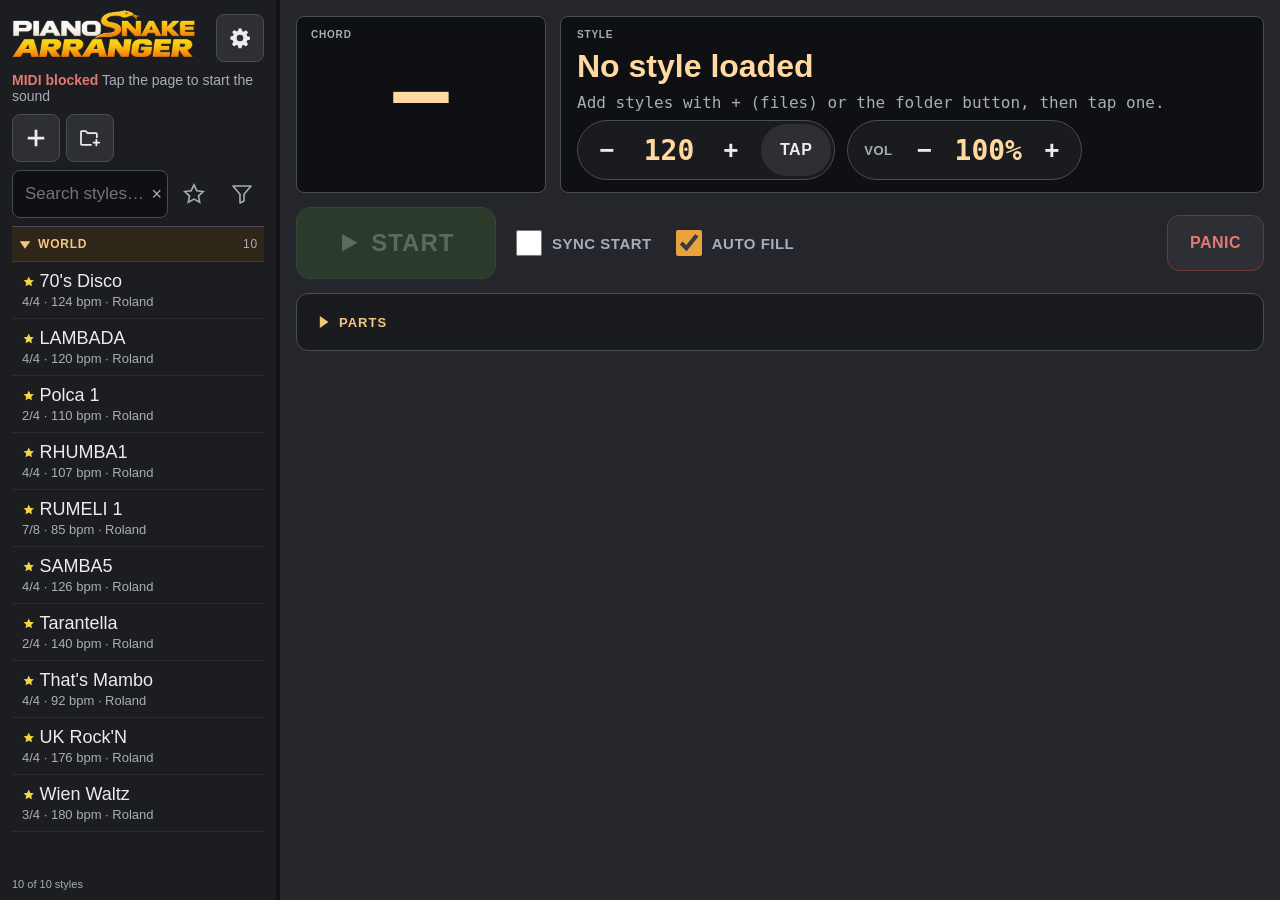
==== commit f922f023: "Remove play above split point" ====
--- a/index.html
+++ b/index.html
@@ -183,13 +183,6 @@
           <label class="field" title="Send MIDI clock (start, 24 clocks a quarter note, stop) so a looper or DAW follows the arranger's tempo. Can be the same port as the output.">CLOCK PORT
             <select id="clock-port"></select>
           </label>
-          <label class="field" title="Send the keys from the split up to this channel, so they play a sound too.">PLAY ABOVE SPLIT POINT
-            <select id="rh-channel"></select>
-          </label>
-          <div class="note" id="rh-note" hidden>The keys above the split point wait in the same queue as the style's
-            notes, so they may play with a delay.<span id="rh-synth-note"> With SOUNDFONT output the delay depends on the
-            complexity of the current style. For the lowest latency, use MIDI PORT output to a hardware or app
-            synth.</span></div>
           <label class="check" title="Keep the style playing when you switch to another app or the screen turns off. Off: the style stops then.">
             <input id="play-bg" type="checkbox"> PLAY IN BACKGROUND
           </label>
@@ -247,6 +240,6 @@
   <script src="synth/sf-synth.js?v=25"></script>
   <script src="play/controls.js?v=76"></script>
   <script src="play/outbox.js?v=4"></script>
-  <script src="ui/app.js?v=170"></script>
+  <script src="ui/app.js?v=171"></script>
 </body>
 </html>
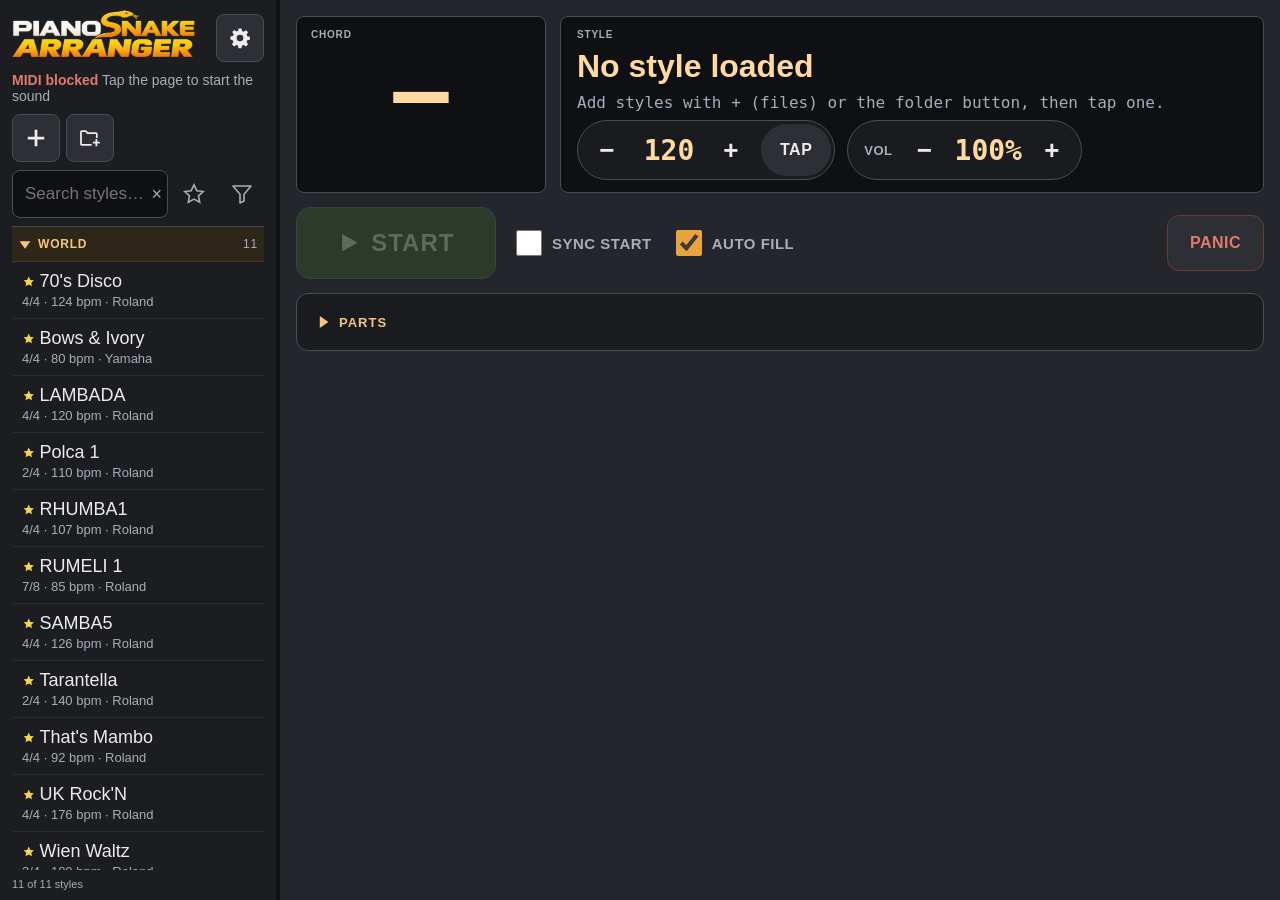
==== commit d670d51c: "Add more default styles" ====
--- a/index.html
+++ b/index.html
@@ -17,7 +17,7 @@
   <link rel="prefetch" href="synth/lib/js-synthesizer.min.js?v=1" data-file="synth/lib/js-synthesizer.min.js">
   <link rel="prefetch" href="synth/sf-load.js?v=4" data-file="synth/sf-load.js">
   <link rel="prefetch" href="defaults/FreeFont.sf2?v=1" data-file="FreeFont.sf2">
-  <link rel="prefetch" href="defaults/library.json?v=2" data-file="library.json">
+  <link rel="prefetch" href="defaults/library.json?v=3" data-file="library.json">
   <link rel="prefetch" href="defaults/styles/WORLD/70s%20Disco.STL?v=1" data-file="styles/WORLD/70s Disco.STL">
   <link rel="prefetch" href="defaults/styles/WORLD/Polca%201.STL?v=1" data-file="styles/WORLD/Polca 1.STL">
   <link rel="prefetch" href="defaults/styles/WORLD/Tarantella.STL?v=1" data-file="styles/WORLD/Tarantella.STL">
@@ -28,7 +28,8 @@
   <link rel="prefetch" href="defaults/styles/WORLD/UK%20RockN.STL?v=1" data-file="styles/WORLD/UK RockN.STL">
   <link rel="prefetch" href="defaults/styles/WORLD/Wien%20Waltz.STL?v=1" data-file="styles/WORLD/Wien Waltz.STL">
   <link rel="prefetch" href="defaults/styles/WORLD/LAMBADA.STL?v=1" data-file="styles/WORLD/LAMBADA.STL">
-  <link rel="stylesheet" href="ui/style.css?v=124">
+  <link rel="prefetch" href="defaults/styles/WORLD/BowIvry.STY?v=1" data-file="styles/WORLD/BowIvry.STY">
+  <link rel="stylesheet" href="ui/style.css?v=126">
 </head>
 <body>
   <aside class="side">
--- a/ui/style.css
+++ b/ui/style.css
@@ -500,3 +500,65 @@
    tap brings the sound back and the style starts (app.js adds .waiting). */
 @keyframes waiting { 50% { filter: brightness(.6); box-shadow: 0 0 0 4px rgba(127, 209, 127, .45); } }
 #start.waiting { animation: waiting 1s ease-in-out infinite; }
+
+/* Short and wide (a phone in landscape, about 844 x 390): the list stays at the left, compact; at the right the chord
+   and the style side by side, INTRO / ENDING / FILL / BREAK on one line, MAIN, then START, all on one screen. */
+@media (min-width: 641px) and (max-height: 500px) {
+  .side { width: 260px; padding: 6px 6px 4px; gap: 6px; }
+  /* + and the folder button on the search's line: the pane is a grid, the list below takes the rest. */
+  #pane-styles { display: grid; grid-template-columns: auto minmax(0, 1fr); grid-template-rows: auto minmax(0, 1fr) auto; gap: 6px; }
+  #pane-styles > .list, #pane-styles > .lib-count { grid-column: 1 / -1; }
+  .logo img { height: 30px; }
+  .brand .side-gear { width: 36px; height: 36px; }
+  .brand .side-gear svg { width: 18px; height: 18px; }
+  .status-line { white-space: nowrap; overflow: hidden; text-overflow: ellipsis; }
+  .lib-tools { flex-wrap: nowrap; }
+  .lib-tools .btn.icon { width: 34px; height: 36px; flex: none; }
+  .lib-tools .btn.icon svg { width: 18px; height: 18px; }
+  .search-box input { height: 36px; font-size: 15px; }
+  .search .star, .funnel { width: 28px; height: 36px; flex: none; }
+  .search .star svg, .funnel svg { width: 20px; height: 20px; }
+  .row { padding: 6px 8px; }
+  .row .row-name { font-size: 15px; }
+  .row .row-sub { font-size: 11px; margin-top: 0; }
+  .lib-count { display: none; }
+
+  .main { padding: 8px; gap: 8px; }
+  .top-row { flex-direction: row; gap: 8px; }
+  .chord-panel { width: 150px; padding: 6px 10px; justify-content: center; }
+  .chord-panel .chord-label, .style-panel > .chord-label, .style-sum { display: none; }
+  .chord { font-size: 40px; min-height: 40px; }
+  .chord-panel .counter { margin: 2px 0 0; font-size: 14px; min-height: 0; }
+  .style-panel { padding: 6px 10px; gap: 4px; }
+  .style-title { padding-right: 40px; }
+  .style-title .star svg { width: 20px; height: 20px; }
+  .style-name { font-size: 20px; }
+  .style-delete { width: 32px; height: 32px; top: 6px; right: 6px; }
+  .style-pills { gap: 8px; margin-top: 4px; }
+  .tempo.pill { padding: 2px; gap: 2px; }
+  .tempo.pill .btn { width: 34px; height: 36px; min-height: 36px; font-size: 20px; }
+  .tempo.pill .btn.tap { width: auto; padding: 0 10px; font-size: 13px; }
+  .tempo.pill .tempo-val { font-size: 18px; min-width: 40px; }
+  .tempo.pill .vol-label { font-size: 11px; padding-left: 8px; }
+
+  .sections-panel { padding: 8px 10px; gap: 6px; }
+  .sec-row { flex-wrap: nowrap; gap: 10px; }
+  .sec-spacer { display: none; }
+  .sec-row > .sec-ending { margin-left: 0; }
+  .sec-group { gap: 3px; }
+  .sec-group .sec-title { font-size: 10px; }
+  .sec-group .sec-btns { gap: 4px; }
+  .sections-panel .sec { width: 44px; height: 40px; min-height: 40px; font-size: 18px; border-radius: 9px; }
+  .sections-panel .sec.wide { width: auto; flex: 1 1 70px; height: 40px; font-size: 15px; }
+  .sections-panel .sec-mains { gap: 6px; }
+  .sections-panel .sec-mains .sec { height: 44px; min-height: 44px; font-size: 22px; border-radius: 10px; }
+
+  .transport { gap: 8px; flex-wrap: nowrap; }
+  .transport .btn.big { width: 118px; height: 44px; min-height: 44px; font-size: 17px; border-radius: 10px; gap: 8px; }
+  .transport .check { height: 40px; font-size: 11px; gap: 6px; padding: 0; }
+  .transport .check input { width: 22px; height: 22px; }
+  .transport .btn.panic { height: 40px; padding: 0 10px; font-size: 13px; border-radius: 10px; }
+  .parts-bar { height: 36px; padding: 0 12px; font-size: 13px; gap: 10px; }
+  .parts-bar-sum { white-space: nowrap; overflow: hidden; text-overflow: ellipsis; min-width: 0; }
+  .info-row:empty, .msgs:empty { display: none; }
+}
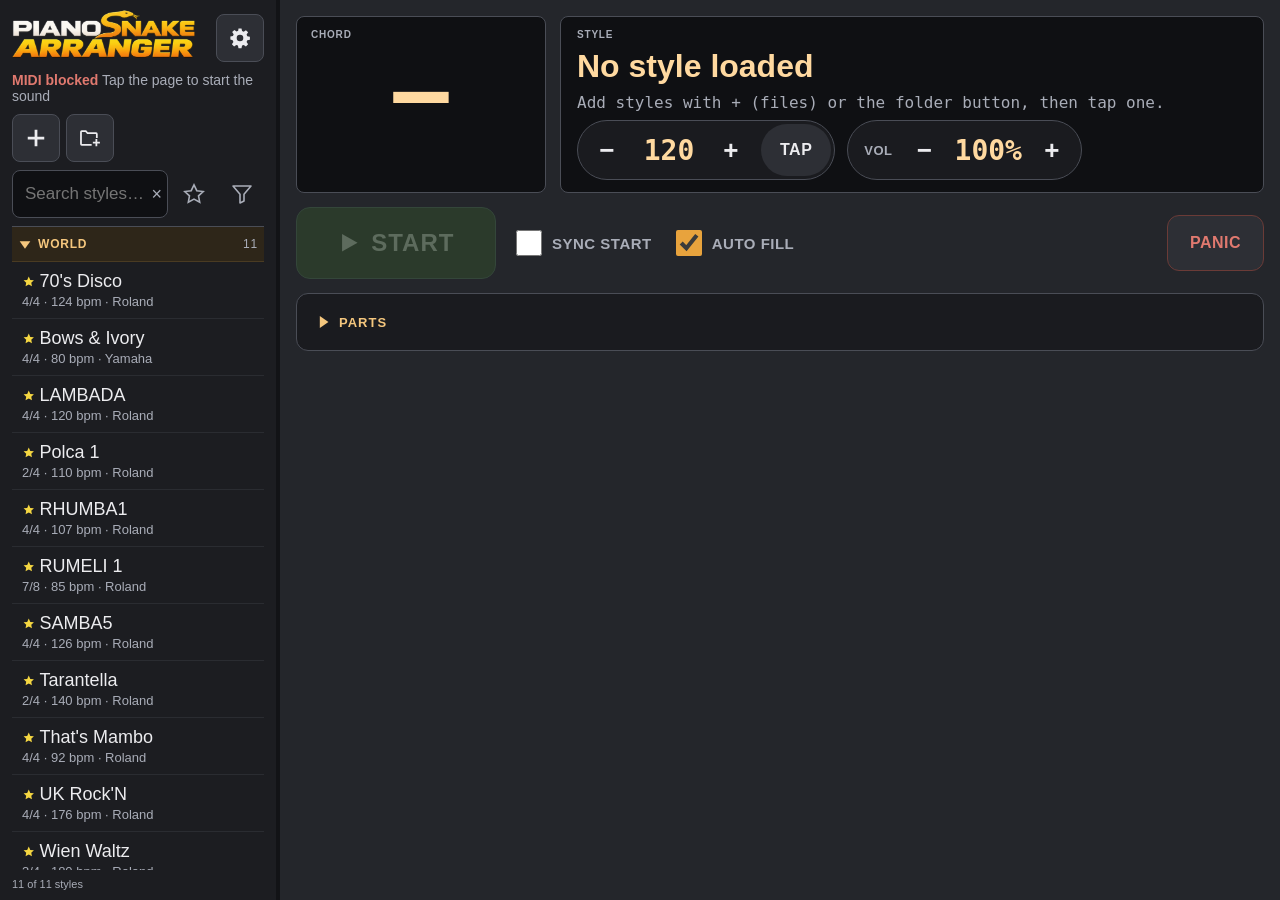
==== commit 0273ccec: "Allow showing new default styles" ====
--- a/index.html
+++ b/index.html
@@ -17,7 +17,7 @@
   <link rel="prefetch" href="synth/lib/js-synthesizer.min.js?v=1" data-file="synth/lib/js-synthesizer.min.js">
   <link rel="prefetch" href="synth/sf-load.js?v=4" data-file="synth/sf-load.js">
   <link rel="prefetch" href="defaults/FreeFont.sf2?v=1" data-file="FreeFont.sf2">
-  <link rel="prefetch" href="defaults/library.json?v=3" data-file="library.json">
+  <link rel="prefetch" href="defaults/library.json?v=4" data-file="library.json">
   <link rel="prefetch" href="defaults/styles/WORLD/70s%20Disco.STL?v=1" data-file="styles/WORLD/70s Disco.STL">
   <link rel="prefetch" href="defaults/styles/WORLD/Polca%201.STL?v=1" data-file="styles/WORLD/Polca 1.STL">
   <link rel="prefetch" href="defaults/styles/WORLD/Tarantella.STL?v=1" data-file="styles/WORLD/Tarantella.STL">
@@ -241,6 +241,6 @@
   <script src="synth/sf-synth.js?v=25"></script>
   <script src="play/controls.js?v=76"></script>
   <script src="play/outbox.js?v=4"></script>
-  <script src="ui/app.js?v=171"></script>
+  <script src="ui/app.js?v=172"></script>
 </body>
 </html>
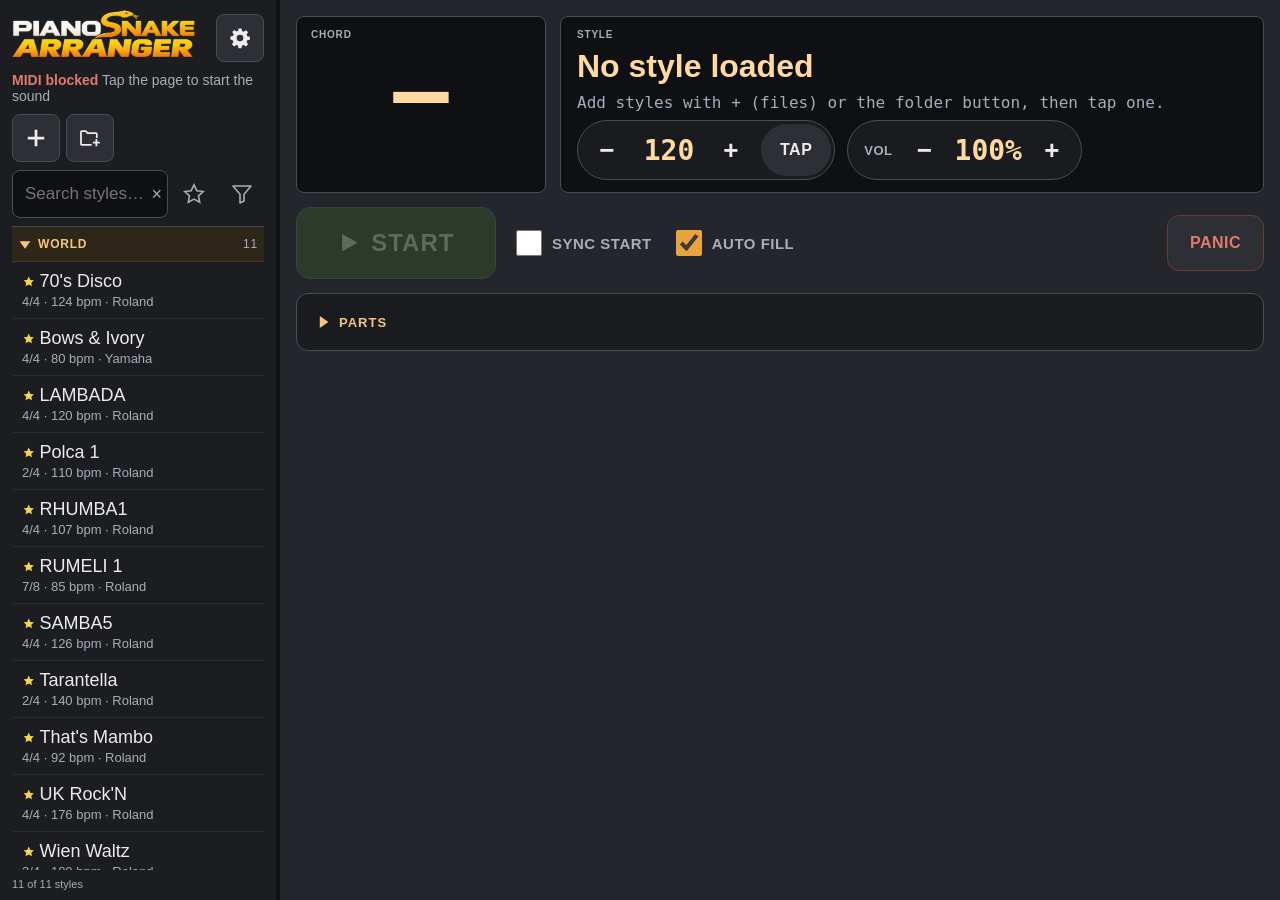
==== commit bd5d1ecc: "Rm clock out" ====
--- a/index.html
+++ b/index.html
@@ -29,7 +29,7 @@
   <link rel="prefetch" href="defaults/styles/WORLD/Wien%20Waltz.STL?v=1" data-file="styles/WORLD/Wien Waltz.STL">
   <link rel="prefetch" href="defaults/styles/WORLD/LAMBADA.STL?v=1" data-file="styles/WORLD/LAMBADA.STL">
   <link rel="prefetch" href="defaults/styles/WORLD/BowIvry.STY?v=1" data-file="styles/WORLD/BowIvry.STY">
-  <link rel="stylesheet" href="ui/style.css?v=126">
+  <link rel="stylesheet" href="ui/style.css?v=127">
 </head>
 <body>
   <aside class="side">
@@ -181,9 +181,6 @@
           </div>
           <div class="note" id="sf-status" hidden></div>
           <div class="note" id="sf-mem-note" hidden>The page's memory goes up by about the size of the .sf2 file. Smaller files perform better, especially on older devices.</div>
-          <label class="field" title="Send MIDI clock (start, 24 clocks a quarter note, stop) so a looper or DAW follows the arranger's tempo. Can be the same port as the output.">CLOCK PORT
-            <select id="clock-port"></select>
-          </label>
           <label class="check" title="Keep the style playing when you switch to another app or the screen turns off. Off: the style stops then.">
             <input id="play-bg" type="checkbox"> PLAY IN BACKGROUND
           </label>
@@ -237,10 +234,10 @@
   <script src="play/section-flow.js?v=101"></script>
   <script src="play/gm-names.js?v=57"></script>
   <script src="play/channel-map.js?v=66"></script>
-  <script src="play/player.js?v=106"></script>
+  <script src="play/player.js?v=107"></script>
   <script src="synth/sf-synth.js?v=25"></script>
   <script src="play/controls.js?v=76"></script>
-  <script src="play/outbox.js?v=4"></script>
-  <script src="ui/app.js?v=172"></script>
+  <script src="play/outbox.js?v=5"></script>
+  <script src="ui/app.js?v=173"></script>
 </body>
 </html>
--- a/ui/style.css
+++ b/ui/style.css
@@ -562,3 +562,15 @@
   .parts-bar-sum { white-space: nowrap; overflow: hidden; text-overflow: ellipsis; min-width: 0; }
   .info-row:empty, .msgs:empty { display: none; }
 }
+
+/* The settings window: every text 2 px bigger than the shared sizes above (asked for 2026-11-27). */
+#pane-settings .settings-head { font-size: 15px; }
+#pane-settings .group-title { font-size: 12px; }
+#pane-settings .field, #pane-settings .check { font-size: 12px; }
+#pane-settings .field select { font-size: 16px; }
+#pane-settings .note, #pane-settings .empty { font-size: 14px; }
+#pane-settings .btn { font-size: 13px; }
+#pane-settings .ctl-name { font-size: 14px; }
+#pane-settings .ctl-what { font-size: 13px; }
+#pane-settings .ctl-row .btn { font-size: 12px; }
+#pane-settings .ctl-row select { font-size: 13px; }
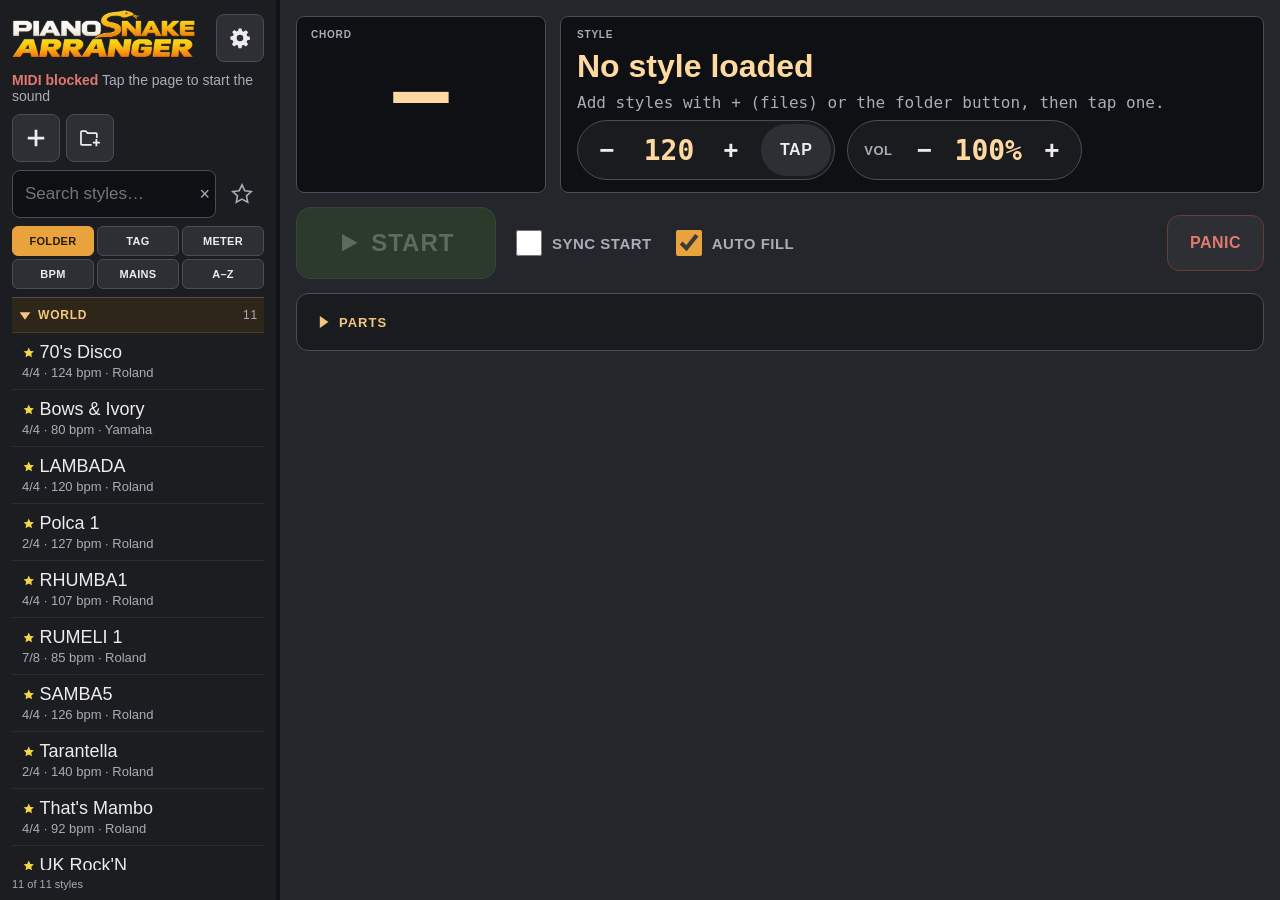
==== commit 601f90c6: "Tags, alphabetizing, more library management" ====
--- a/index.html
+++ b/index.html
@@ -29,7 +29,7 @@
   <link rel="prefetch" href="defaults/styles/WORLD/Wien%20Waltz.STL?v=1" data-file="styles/WORLD/Wien Waltz.STL">
   <link rel="prefetch" href="defaults/styles/WORLD/LAMBADA.STL?v=1" data-file="styles/WORLD/LAMBADA.STL">
   <link rel="prefetch" href="defaults/styles/WORLD/BowIvry.STY?v=1" data-file="styles/WORLD/BowIvry.STY">
-  <link rel="stylesheet" href="ui/style.css?v=127">
+  <link rel="stylesheet" href="ui/style.css?v=138">
 </head>
 <body>
   <aside class="side">
@@ -66,11 +66,15 @@
         <button id="lib-fav" class="star fav-only" type="button" aria-pressed="false" title="Show only the favorites">
           <svg viewBox="0 0 24 24" width="20" height="20" aria-hidden="true"><path d="M12 2.8l2.8 5.9 6.4.8-4.7 4.4 1.2 6.3L12 17.1l-5.7 3.1 1.2-6.3-4.7-4.4 6.4-.8z"/></svg>
         </button>
-        <!-- The time-signature filter: a funnel; the select over it opens the system's own picker (iPad too). -->
-        <label class="funnel" id="lib-funnel" title="Show only one time signature" aria-pressed="false">
-          <svg viewBox="0 0 24 24" width="20" height="20" aria-hidden="true"><path d="M3 4h18l-7 8.2V19l-4 2v-8.8z"/></svg>
-          <select id="lib-meter" aria-label="Time signature filter"><option value="">All time signatures</option></select>
-        </label>
+      </div>
+      <!-- BROWSE BY: the list grouped by folder, tag, meter, tempo or main variations, or one list A to Z. -->
+      <div class="lib-browse" id="lib-browse" role="group" aria-label="Browse by">
+        <button class="btn" type="button" data-browse="folder" aria-pressed="true" title="Grouped by the folder each style was imported from">FOLDER</button>
+        <button class="btn" type="button" data-browse="tag" aria-pressed="false" title="Grouped by tag: a style shows under each of its tags (✎ by a style's name tags it)">TAG</button>
+        <button class="btn" type="button" data-browse="meter" aria-pressed="false" title="Grouped by time signature">METER</button>
+        <button class="btn" type="button" data-browse="bpm" aria-pressed="false" title="Grouped by tempo, in steps of 20 BPM">BPM</button>
+        <button class="btn" type="button" data-browse="mains" aria-pressed="false" title="Grouped by how many main variations (Main A–D) a style has">MAINS</button>
+        <button class="btn" type="button" data-browse="none" aria-pressed="false" title="A to Z, under a header for each letter">A–Z</button>
       </div>
       <div class="list" id="lib-list" tabindex="0"></div>
       <div class="lib-count" id="lib-count"></div>
@@ -94,6 +98,9 @@
             <svg viewBox="0 0 24 24" width="26" height="26" aria-hidden="true"><path d="M12 2.8l2.8 5.9 6.4.8-4.7 4.4 1.2 6.3L12 17.1l-5.7 3.1 1.2-6.3-4.7-4.4 6.4-.8z"/></svg>
           </button>
           <span class="style-name" id="style-name">No style loaded</span>
+          <button id="style-edit" class="style-edit" type="button" aria-label="Style info: rename it, tag it" title="Style info: rename it, tag it" hidden>
+            <svg viewBox="0 0 24 24" width="20" height="20" aria-hidden="true"><path d="M4 20h4L19 9l-4-4L4 16zM13.5 6.5l4 4"/></svg>
+          </button>
         </div>
         <div class="style-sum" id="style-sum">Add styles with + (files) or the folder button, then tap one.</div>
         <div class="style-pills">
@@ -130,6 +137,30 @@
     </section>
   </main>
 
+  <!-- A style's name and tags (✎ by its name): kept by its music hash, the file isn't changed. -->
+  <div class="modal" id="info-modal" hidden>
+    <div class="modal-panel info-panel" id="pane-info" role="dialog" aria-modal="true" aria-labelledby="info-title">
+      <div class="settings-head"><span id="info-title">STYLE INFO</span>
+        <span class="settings-head-btns">
+          <button id="info-close" class="btn ed-nav" type="button" aria-label="Close without saving"><svg viewBox="0 0 24 24" aria-hidden="true"><path d="M5 5l14 14M19 5 5 19"/></svg></button>
+        </span>
+      </div>
+      <label class="field info-field">NAME
+        <input id="info-name" type="text" autocomplete="off" autocorrect="off" autocapitalize="off" spellcheck="false" enterkeyhint="done">
+      </label>
+      <div class="note">Leave NAME empty to use the file's own name.</div>
+      <label class="field info-field">TAGS
+        <input id="info-tag" type="text" autocomplete="off" autocorrect="off" autocapitalize="off" spellcheck="false" enterkeyhint="done" placeholder="New tag: disco, Russian, E80…">
+        <button id="info-add" class="btn" type="button">ADD</button>
+      </label>
+      <div class="chips" id="info-tags"></div>
+      <button id="info-folder-tags" class="btn info-folder-tags" type="button" hidden></button>
+      <!-- From the file and the library: shown, not edited here (the tempo is set with + / − and kept per style). -->
+      <dl class="info-facts" id="info-facts"></dl>
+      <div class="info-btns"><button id="info-save" class="btn on" type="button">SAVE</button></div>
+    </div>
+  </div>
+
   <!-- Settings: a window over the whole page (✕, Escape or a tap outside closes it). -->
   <div class="modal" id="settings-modal" hidden>
     <div class="modal-panel" id="pane-settings" role="dialog" aria-modal="true" aria-labelledby="settings-title">
@@ -201,12 +232,6 @@
             <input id="lib-zip" class="sr-only" type="file" tabindex="-1" accept=".zip,.ZIP,application/zip,application/octet-stream">
         <button id="lib-clear-all" class="btn danger" type="button" title="Remove every style from the library on this device. Save a backup first if you want to keep a copy.">CLEAR ALL</button>
           </div>
-        </section>
-        <section class="set-group">
-          <div class="group-title">LAYOUT</div>
-          <label class="check" title="Group the style list by folder, each under a header that opens and closes it. Off: one list of every style, A to Z.">
-            <input id="show-folders" type="checkbox" checked> SHOW FOLDERS
-          </label>
         </section>
         <section class="set-group wide">
           <div class="group-title">CONTROLS</div>
@@ -226,18 +251,18 @@
   <script src="library/sty-reader.js?v=24"></script>
   <script src="library/stl-reader.js?v=62"></script>
   <script src="library/style-files.js?v=21"></script>
-  <script src="library/style-library.js?v=46"></script>
+  <script src="library/style-library.js?v=50"></script>
   <script src="library/zip.js?v=9"></script>
   <script src="library/library-backup.js?v=49"></script>
   <script src="play/meter.js?v=4"></script>
   <script src="play/transposer.js?v=3"></script>
   <script src="play/section-flow.js?v=101"></script>
   <script src="play/gm-names.js?v=57"></script>
-  <script src="play/channel-map.js?v=66"></script>
-  <script src="play/player.js?v=107"></script>
+  <script src="play/channel-map.js?v=68"></script>
+  <script src="play/player.js?v=110"></script>
   <script src="synth/sf-synth.js?v=25"></script>
   <script src="play/controls.js?v=76"></script>
   <script src="play/outbox.js?v=5"></script>
-  <script src="ui/app.js?v=173"></script>
+  <script src="ui/app.js?v=184"></script>
 </body>
 </html>
--- a/ui/style.css
+++ b/ui/style.css
@@ -92,11 +92,6 @@
 
 /* ---------- style library ---------- */
 .lib-tools { display: flex; gap: 6px; align-items: center; }
-.funnel { position: relative; display: flex; align-items: center; gap: 2px; padding: 2px; color: var(--text-dim); cursor: pointer; line-height: 0; }
-.funnel svg path { fill: none; stroke: currentColor; stroke-width: 1.6; stroke-linejoin: round; }
-.funnel[aria-pressed="true"] { color: #f5d742; }                    /* yellow: a time signature is picked */
-.funnel[aria-pressed="true"] svg path { fill: currentColor; }
-.funnel select { position: absolute; top: 0; left: 0; width: 100%; height: 100%; opacity: 0; cursor: pointer; -webkit-appearance: none; appearance: none; }
 .search { display: flex; align-items: center; gap: 4px; position: relative; }
 .search input {
   flex: 1; min-width: 0; background: var(--lcd); color: var(--text); border: 1px solid var(--border); border-radius: 0;
@@ -124,7 +119,7 @@
 .row.on .row-name { color: var(--accent-soft); }
 .row .row-main { flex: 1; min-width: 0; }
 .row .row-name { font-size: 13px; white-space: nowrap; overflow: hidden; text-overflow: ellipsis; }
-.row .row-star { width: .75em; height: .75em; fill: #f5d742; margin-right: 4px; vertical-align: -1px; }   /* a favourite: yellow, as the funnel */
+.row .row-star { width: .75em; height: .75em; fill: #f5d742; margin-right: 4px; vertical-align: -1px; }   /* a favourite: yellow */
 .row .row-sub { font-size: 11px; color: var(--text-dim); white-space: nowrap; overflow: hidden; text-overflow: ellipsis; }
 
 .lib-count { font-size: 11px; color: var(--text-dim); }
@@ -182,6 +177,10 @@
 .part-row .check { justify-self: center; }
 .part-row.part-head > span:nth-child(3), .part-row.part-head > span:nth-child(4) { text-align: center; }
 .part-row .part-voice { flex: 1; min-width: 0; font: 11px var(--lcd-font); white-space: nowrap; overflow: hidden; text-overflow: ellipsis; }
+.part-row .part-sound { min-width: 0; display: flex; }
+/* SOUND: the style's own (dim) or a channel override (lit). */
+.part-row select[data-sound] { width: 100%; min-width: 0; text-align: left; text-overflow: ellipsis; color: var(--text-dim); -webkit-text-fill-color: var(--text-dim); font-size: 13px; }
+.part-row select[data-sound].override { color: var(--lcd-text); -webkit-text-fill-color: var(--lcd-text); border-color: var(--accent); }
 .part-row select {
   -webkit-appearance: none; appearance: none; border-radius: 0; margin: 0; cursor: pointer; width: 48px; text-align: center;
   background: var(--lcd); color: var(--lcd-text); -webkit-text-fill-color: var(--lcd-text); border: 1px solid var(--border);
@@ -260,8 +259,8 @@
 .lib-tools .btn.icon { width: 48px; height: 48px; padding: 0; display: flex; align-items: center; justify-content: center; border-radius: 8px; }
 .lib-tools .btn.icon svg { width: 22px; height: 22px; }
 .search-box input { height: 48px; font-size: 17px; border-radius: 8px; padding-left: 12px; }
-.search .star, .funnel { width: 44px; height: 44px; display: flex; align-items: center; justify-content: center; }
-.search .star svg, .funnel svg { width: 24px; height: 24px; }
+.search .star { width: 44px; height: 44px; display: flex; align-items: center; justify-content: center; }
+.search .star svg { width: 24px; height: 24px; }
 .folder { font-size: 12px; line-height: 34px; }
 .row { padding: 9px 10px; }
 .row .row-name { font-size: 18px; }
@@ -349,11 +348,11 @@
 }
 .parts-bar-title { white-space: nowrap; flex: none; }
 /* ✕ closes the settings: the same size as the gear that opens them (48 px, 36 px narrow), drawn, not a character. */
-.settings-head-btns #settings-close { width: 48px; height: 48px; border-radius: 8px; }
-#settings-close svg { width: 22px; height: 22px; fill: none; stroke: currentColor; stroke-width: 2.4; stroke-linecap: round; }
+.settings-head-btns #settings-close, .settings-head-btns #info-close { width: 48px; height: 48px; border-radius: 8px; }
+#settings-close svg, #info-close svg { width: 22px; height: 22px; fill: none; stroke: currentColor; stroke-width: 2.4; stroke-linecap: round; }
 @media (max-width: 640px) {
-  .settings-head-btns #settings-close { width: 36px; height: 36px; }
-  #settings-close svg { width: 18px; height: 18px; }
+  .settings-head-btns #settings-close, .settings-head-btns #info-close { width: 36px; height: 36px; }
+  #settings-close svg, #info-close svg { width: 18px; height: 18px; }
 }
 .settings-title-wrap { display: flex; align-items: center; gap: 12px; }
 .settings-title-wrap #midi-refresh { width: 44px; height: 44px; padding: 0; display: flex; align-items: center; justify-content: center; }
@@ -432,9 +431,12 @@
   .lib-tools .btn.icon svg { width: 18px; height: 18px; }
   .search { flex: 1; min-width: 0; }
   .search-box input { height: 36px; font-size: 15px; }
-  .search .star, .funnel { width: 36px; height: 36px; }
-  .search .star svg, .funnel svg { width: 20px; height: 20px; }
-  .list { flex: none; width: 100%; height: 160px; max-height: none; }   /* about 5 styles */
+  .search .star { width: 36px; height: 36px; }
+  .search .star svg { width: 20px; height: 20px; }
+  .list { flex: none; width: 100%; height: 124px; max-height: none; }   /* about 4 styles: BROWSE BY took the 5th row's room */
+  /* BROWSE BY on one line (there's room). */
+  .side-pane > .lib-browse { flex: none; width: 100%; grid-template-columns: repeat(6, 1fr); }
+  .side-pane > .lib-browse .btn { min-height: 30px; font-size: 10px; }
   .folder { line-height: 28px; }
   .row { padding: 5px 10px; }
   .row .row-name { font-size: 15px; }
@@ -506,8 +508,13 @@
 @media (min-width: 641px) and (max-height: 500px) {
   .side { width: 260px; padding: 6px 6px 4px; gap: 6px; }
   /* + and the folder button on the search's line: the pane is a grid, the list below takes the rest. */
-  #pane-styles { display: grid; grid-template-columns: auto minmax(0, 1fr); grid-template-rows: auto minmax(0, 1fr) auto; gap: 6px; }
-  #pane-styles > .list, #pane-styles > .lib-count { grid-column: 1 / -1; }
+  /* Rows: + and the search, BROWSE BY, the list (the rest), the count. */
+  #pane-styles { display: grid; grid-template-columns: auto minmax(0, 1fr); grid-template-rows: auto auto minmax(0, 1fr) auto; gap: 6px; }
+  #pane-styles > .list, #pane-styles > .lib-count, #pane-styles > .lib-browse { grid-column: 1 / -1; }
+  #pane-styles > .lib-browse { grid-row: 2; }
+  #pane-styles > .list { grid-row: 3; }
+  #pane-styles > .lib-count { grid-row: 4; }
+  .lib-browse .btn { min-height: 28px; font-size: 10px; }
   .logo img { height: 30px; }
   .brand .side-gear { width: 36px; height: 36px; }
   .brand .side-gear svg { width: 18px; height: 18px; }
@@ -516,8 +523,8 @@
   .lib-tools .btn.icon { width: 34px; height: 36px; flex: none; }
   .lib-tools .btn.icon svg { width: 18px; height: 18px; }
   .search-box input { height: 36px; font-size: 15px; }
-  .search .star, .funnel { width: 28px; height: 36px; flex: none; }
-  .search .star svg, .funnel svg { width: 20px; height: 20px; }
+  .search .star { width: 28px; height: 36px; flex: none; }
+  .search .star svg { width: 20px; height: 20px; }
   .row { padding: 6px 8px; }
   .row .row-name { font-size: 15px; }
   .row .row-sub { font-size: 11px; margin-top: 0; }
@@ -574,3 +581,32 @@
 #pane-settings .ctl-what { font-size: 13px; }
 #pane-settings .ctl-row .btn { font-size: 12px; }
 #pane-settings .ctl-row select { font-size: 13px; }
+
+/* ✎ by the style's name, and its window: NAME, TAGS (every tag a button, lit when the style has it), SAVE. */
+.style-edit { flex: none; background: none; border: 0; cursor: pointer; padding: 4px; color: var(--text-dim); line-height: 0; }
+.style-edit svg path { fill: none; stroke: currentColor; stroke-width: 1.8; stroke-linejoin: round; stroke-linecap: round; }
+.style-edit:active { color: var(--accent); }
+.modal-panel.info-panel { max-width: 480px; display: flex; flex-direction: column; gap: 10px; }
+.info-field { font-size: 12px; }
+.info-field input {
+  flex: 1; min-width: 0; margin-left: auto; background: var(--lcd); color: var(--lcd-text); -webkit-text-fill-color: var(--lcd-text);
+  border: 1px solid var(--border); border-radius: 0; font: 17px var(--ui-font); padding: 8px 10px; -webkit-appearance: none; appearance: none;
+  -webkit-user-select: text; user-select: text;
+}
+.info-field input::placeholder { color: var(--text-dim); -webkit-text-fill-color: var(--text-dim); }
+.info-panel .note { font-size: 13px; margin-top: -4px; }
+/* Tag buttons: in STYLE INFO and in the filter. */
+.chips { display: flex; flex-wrap: wrap; gap: 6px; }
+.chips .btn { min-height: 36px; padding: 4px 12px; font-size: 13px; font-weight: 600; letter-spacing: 0; border-radius: 18px; }
+.info-field .btn { flex: none; min-height: 38px; }
+.info-folder-tags { align-self: flex-start; min-height: 36px; font-size: 12px; }
+.info-btns { display: flex; justify-content: flex-end; }
+.info-btns .btn { min-height: 44px; min-width: 110px; font-size: 14px; }
+.info-facts { display: grid; grid-template-columns: auto 1fr; gap: 4px 12px; margin: 4px 0 0; padding-top: 10px; border-top: 1px solid var(--border); }
+.info-facts dt { font: 700 12px var(--ui-font); color: var(--text-dim); letter-spacing: .5px; }
+.info-facts dd { margin: 0; font: 14px var(--ui-font); color: var(--text); min-width: 0; overflow: hidden; text-overflow: ellipsis; white-space: nowrap; }
+
+/* BROWSE BY, under the search: six buttons in two rows of three (one row of six doesn't fit FOLDER, even on the iPad). */
+.lib-browse { display: grid; grid-template-columns: repeat(3, 1fr); gap: 3px; }
+.lib-browse .btn { min-width: 0; min-height: 30px; padding: 0 2px; font-size: 11px; letter-spacing: .3px; border-radius: 6px; }
+
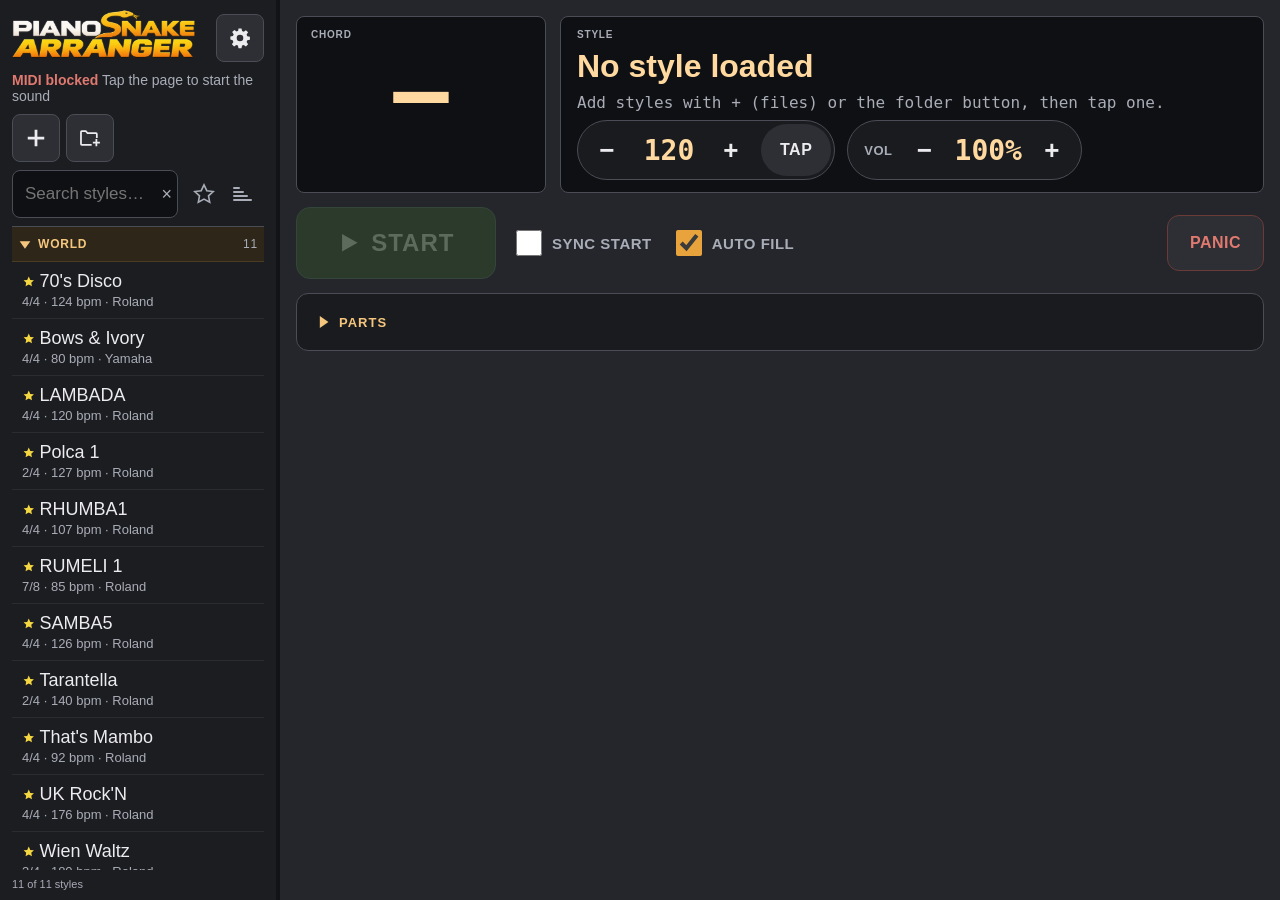
==== commit 0c24fdd8: "Sort button" ====
--- a/index.html
+++ b/index.html
@@ -29,7 +29,7 @@
   <link rel="prefetch" href="defaults/styles/WORLD/Wien%20Waltz.STL?v=1" data-file="styles/WORLD/Wien Waltz.STL">
   <link rel="prefetch" href="defaults/styles/WORLD/LAMBADA.STL?v=1" data-file="styles/WORLD/LAMBADA.STL">
   <link rel="prefetch" href="defaults/styles/WORLD/BowIvry.STY?v=1" data-file="styles/WORLD/BowIvry.STY">
-  <link rel="stylesheet" href="ui/style.css?v=138">
+  <link rel="stylesheet" href="ui/style.css?v=140">
 </head>
 <body>
   <aside class="side">
@@ -66,15 +66,18 @@
         <button id="lib-fav" class="star fav-only" type="button" aria-pressed="false" title="Show only the favorites">
           <svg viewBox="0 0 24 24" width="20" height="20" aria-hidden="true"><path d="M12 2.8l2.8 5.9 6.4.8-4.7 4.4 1.2 6.3L12 17.1l-5.7 3.1 1.2-6.3-4.7-4.4 6.4-.8z"/></svg>
         </button>
-      </div>
-      <!-- BROWSE BY: the list grouped by folder, tag, meter, tempo or main variations, or one list A to Z. -->
-      <div class="lib-browse" id="lib-browse" role="group" aria-label="Browse by">
-        <button class="btn" type="button" data-browse="folder" aria-pressed="true" title="Grouped by the folder each style was imported from">FOLDER</button>
-        <button class="btn" type="button" data-browse="tag" aria-pressed="false" title="Grouped by tag: a style shows under each of its tags (✎ by a style's name tags it)">TAG</button>
-        <button class="btn" type="button" data-browse="meter" aria-pressed="false" title="Grouped by time signature">METER</button>
-        <button class="btn" type="button" data-browse="bpm" aria-pressed="false" title="Grouped by tempo, in steps of 20 BPM">BPM</button>
-        <button class="btn" type="button" data-browse="mains" aria-pressed="false" title="Grouped by how many main variations (Main A–D) a style has">MAINS</button>
-        <button class="btn" type="button" data-browse="none" aria-pressed="false" title="A to Z, under a header for each letter">A–Z</button>
+        <!-- Sort: lines growing from top to bottom; the select over it opens the system's own picker (iPad too). -->
+        <label class="sort" id="lib-sort" title="Sort the styles">
+          <svg viewBox="0 0 24 24" width="20" height="20" aria-hidden="true"><path d="M4 6h5M4 10h9M4 14h13M4 18h17"/></svg>
+          <select id="lib-browse" aria-label="Sort the styles">
+            <option value="none">A–Z</option>
+            <option value="folder">Folder</option>
+            <option value="tag">Tag</option>
+            <option value="meter">Meter</option>
+            <option value="bpm">BPM</option>
+            <option value="mains">Mains</option>
+          </select>
+        </label>
       </div>
       <div class="list" id="lib-list" tabindex="0"></div>
       <div class="lib-count" id="lib-count"></div>
@@ -263,6 +266,6 @@
   <script src="synth/sf-synth.js?v=25"></script>
   <script src="play/controls.js?v=76"></script>
   <script src="play/outbox.js?v=5"></script>
-  <script src="ui/app.js?v=184"></script>
+  <script src="ui/app.js?v=185"></script>
 </body>
 </html>
--- a/ui/style.css
+++ b/ui/style.css
@@ -259,8 +259,8 @@
 .lib-tools .btn.icon { width: 48px; height: 48px; padding: 0; display: flex; align-items: center; justify-content: center; border-radius: 8px; }
 .lib-tools .btn.icon svg { width: 22px; height: 22px; }
 .search-box input { height: 48px; font-size: 17px; border-radius: 8px; padding-left: 12px; }
-.search .star { width: 44px; height: 44px; display: flex; align-items: center; justify-content: center; }
-.search .star svg { width: 24px; height: 24px; }
+.search .star, .search .sort { width: 44px; height: 44px; display: flex; align-items: center; justify-content: center; }
+.search .star svg, .search .sort svg { width: 24px; height: 24px; }
 .folder { font-size: 12px; line-height: 34px; }
 .row { padding: 9px 10px; }
 .row .row-name { font-size: 18px; }
@@ -431,12 +431,9 @@
   .lib-tools .btn.icon svg { width: 18px; height: 18px; }
   .search { flex: 1; min-width: 0; }
   .search-box input { height: 36px; font-size: 15px; }
-  .search .star { width: 36px; height: 36px; }
-  .search .star svg { width: 20px; height: 20px; }
-  .list { flex: none; width: 100%; height: 124px; max-height: none; }   /* about 4 styles: BROWSE BY took the 5th row's room */
-  /* BROWSE BY on one line (there's room). */
-  .side-pane > .lib-browse { flex: none; width: 100%; grid-template-columns: repeat(6, 1fr); }
-  .side-pane > .lib-browse .btn { min-height: 30px; font-size: 10px; }
+  .search .star, .search .sort { width: 36px; height: 36px; }
+  .search .star svg, .search .sort svg { width: 20px; height: 20px; }
+  .list { flex: none; width: 100%; height: 160px; max-height: none; }   /* about 5 styles */
   .folder { line-height: 28px; }
   .row { padding: 5px 10px; }
   .row .row-name { font-size: 15px; }
@@ -508,13 +505,8 @@
 @media (min-width: 641px) and (max-height: 500px) {
   .side { width: 260px; padding: 6px 6px 4px; gap: 6px; }
   /* + and the folder button on the search's line: the pane is a grid, the list below takes the rest. */
-  /* Rows: + and the search, BROWSE BY, the list (the rest), the count. */
-  #pane-styles { display: grid; grid-template-columns: auto minmax(0, 1fr); grid-template-rows: auto auto minmax(0, 1fr) auto; gap: 6px; }
-  #pane-styles > .list, #pane-styles > .lib-count, #pane-styles > .lib-browse { grid-column: 1 / -1; }
-  #pane-styles > .lib-browse { grid-row: 2; }
-  #pane-styles > .list { grid-row: 3; }
-  #pane-styles > .lib-count { grid-row: 4; }
-  .lib-browse .btn { min-height: 28px; font-size: 10px; }
+  #pane-styles { display: grid; grid-template-columns: auto minmax(0, 1fr); grid-template-rows: auto minmax(0, 1fr) auto; gap: 6px; }
+  #pane-styles > .list, #pane-styles > .lib-count { grid-column: 1 / -1; }
   .logo img { height: 30px; }
   .brand .side-gear { width: 36px; height: 36px; }
   .brand .side-gear svg { width: 18px; height: 18px; }
@@ -523,8 +515,8 @@
   .lib-tools .btn.icon { width: 34px; height: 36px; flex: none; }
   .lib-tools .btn.icon svg { width: 18px; height: 18px; }
   .search-box input { height: 36px; font-size: 15px; }
-  .search .star { width: 28px; height: 36px; flex: none; }
-  .search .star svg { width: 20px; height: 20px; }
+  .search .star, .search .sort { width: 28px; height: 36px; flex: none; }
+  .search .star svg, .search .sort svg { width: 20px; height: 20px; }
   .row { padding: 6px 8px; }
   .row .row-name { font-size: 15px; }
   .row .row-sub { font-size: 11px; margin-top: 0; }
@@ -606,7 +598,11 @@
 .info-facts dt { font: 700 12px var(--ui-font); color: var(--text-dim); letter-spacing: .5px; }
 .info-facts dd { margin: 0; font: 14px var(--ui-font); color: var(--text); min-width: 0; overflow: hidden; text-overflow: ellipsis; white-space: nowrap; }
 
-/* BROWSE BY, under the search: six buttons in two rows of three (one row of six doesn't fit FOLDER, even on the iPad). */
-.lib-browse { display: grid; grid-template-columns: repeat(3, 1fr); gap: 3px; }
-.lib-browse .btn { min-width: 0; min-height: 30px; padding: 0 2px; font-size: 11px; letter-spacing: .3px; border-radius: 6px; }
-
+/* Sort, by the star: the lines icon with its select laid over it, invisible (a tap opens the system's picker). */
+.sort { position: relative; display: flex; align-items: center; justify-content: center; flex: none; color: var(--text-dim); cursor: pointer; line-height: 0; }
+.sort svg path { fill: none; stroke: currentColor; stroke-width: 2; stroke-linecap: round; }
+.search .sort { margin-left: -10px; }                              /* close to the star: their icons, not their boxes, side by side */
+@media (max-width: 640px) { .search .sort { margin-left: -6px; } }
+@media (min-width: 641px) and (max-height: 500px) { .search .sort { margin-left: -2px; } }
+.sort select { position: absolute; top: 0; left: 0; width: 100%; height: 100%; opacity: 0; cursor: pointer; -webkit-appearance: none; appearance: none; font-size: 16px; }
+
